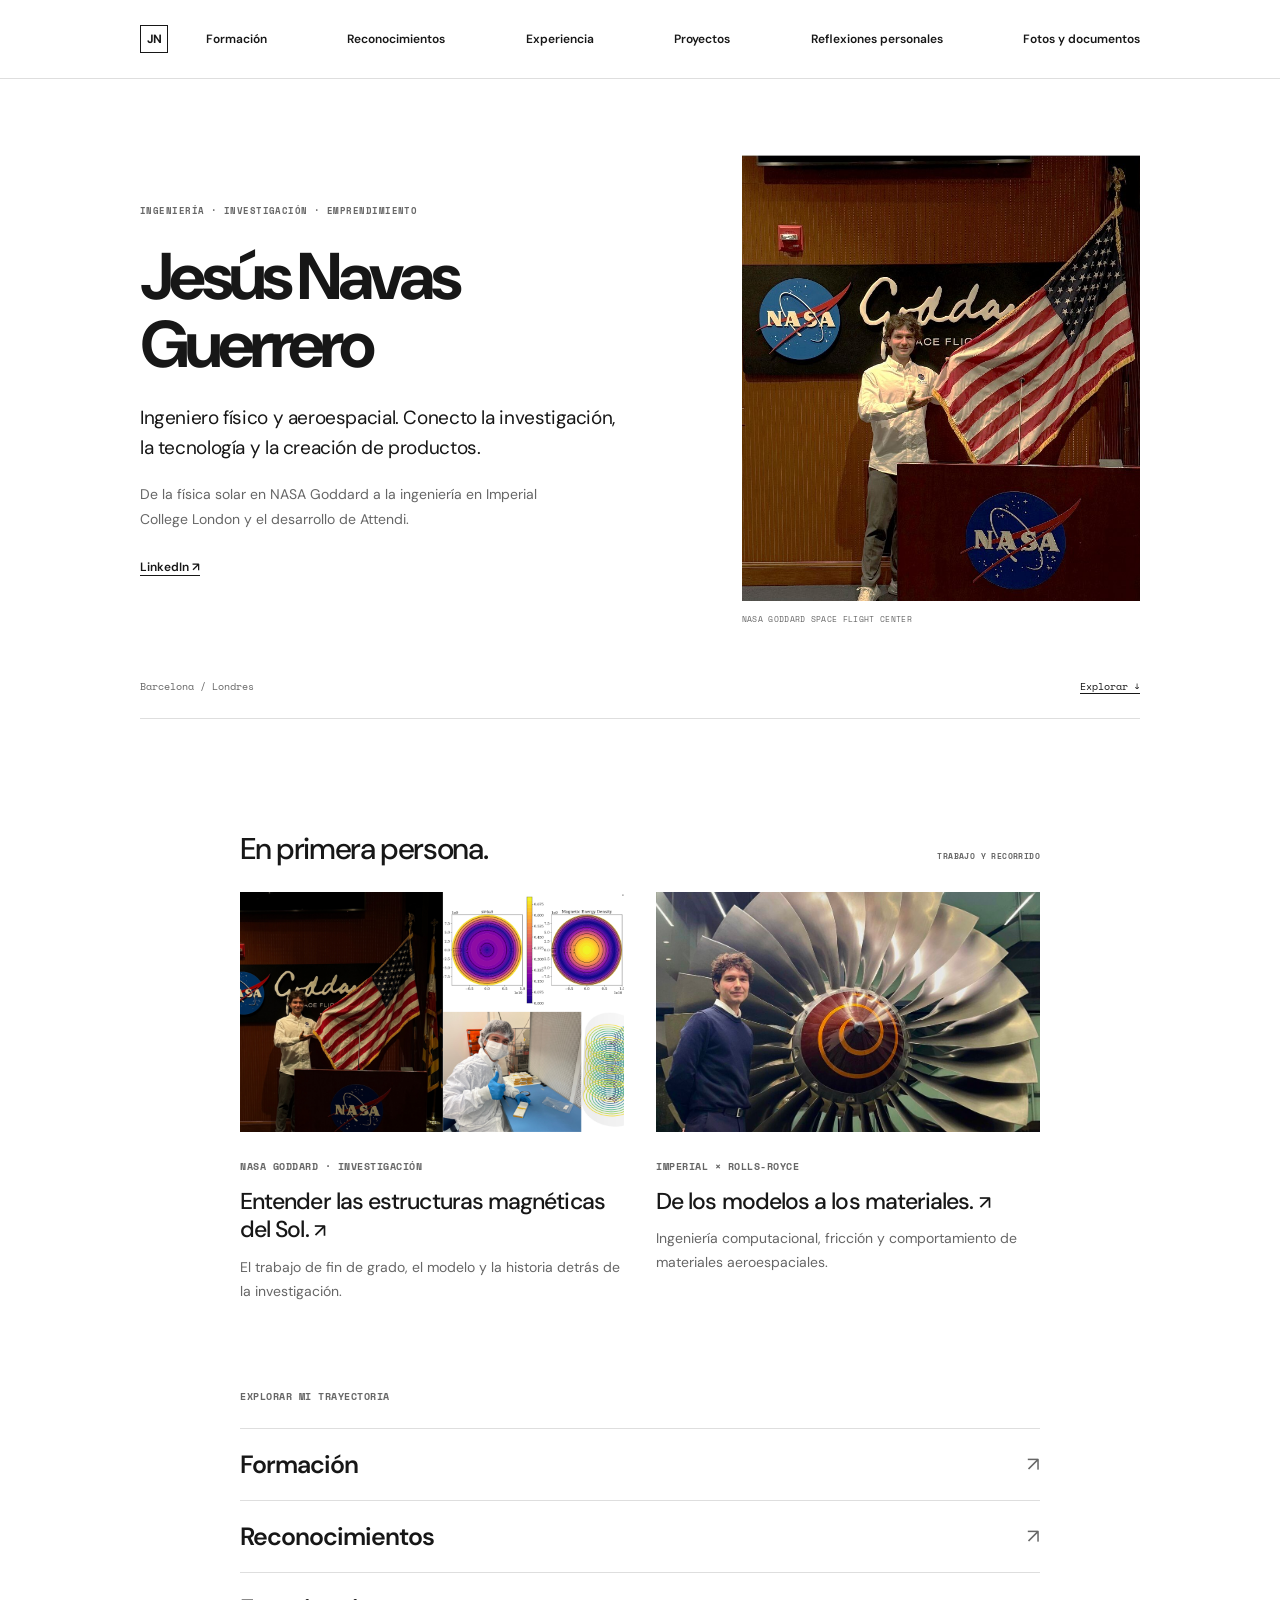
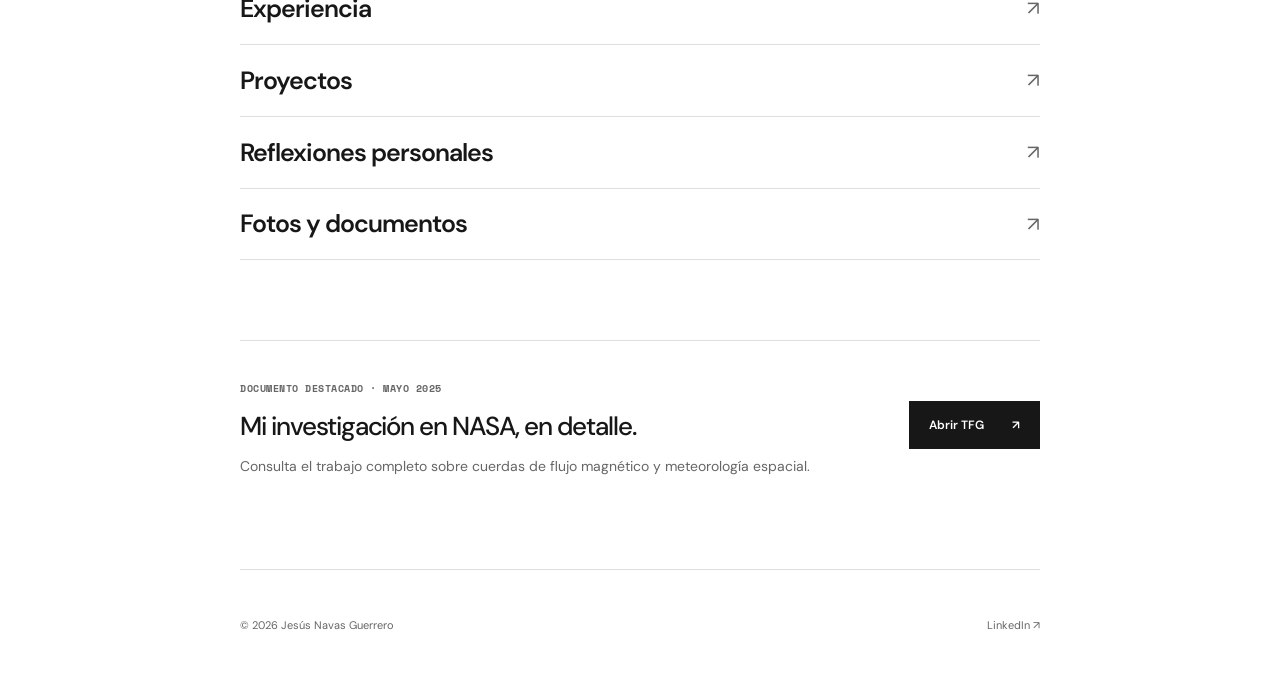
==== docs/index.html @ e1fe3e8e "Update portfolio and remove about section" ====
<!doctype html>
<html lang="es">
  <head>
    <meta charset="UTF-8" />
    <meta name="viewport" content="width=device-width, initial-scale=1" />
    <meta name="theme-color" content="#ffffff" />
    <meta name="description" content="Jesús Navas Guerrero. Ingeniería, investigación y emprendimiento: trayectoria, proyectos e ideas." />
    <title>Jesús Navas Guerrero</title>
    <link rel="icon" href="./favicon.svg" type="image/svg+xml" />
    <link rel="preconnect" href="https://fonts.googleapis.com" />
    <link rel="preconnect" href="https://fonts.gstatic.com" crossorigin />
    <link href="https://fonts.googleapis.com/css2?family=DM+Sans:wght@400;500;600;700&family=Space+Mono:wght@400;700&display=swap" rel="stylesheet" />
    <link rel="stylesheet" href="./portfolio.css?v=9" />
  </head>
  <body>
    <a class="skip-link" href="#contenido">Saltar al contenido</a>
    <header class="site-header">
      <div class="header-inner">
        <a class="brand" href="./" aria-label="Jesús Navas Guerrero, inicio">JN</a>
        <nav class="category-nav" aria-label="Categorías">
          <a href="./formacion/">Formación</a>
          <a href="./reconocimientos/">Reconocimientos</a>
          <a href="./experiencia/">Experiencia</a>
          <a href="./proyectos/">Proyectos</a>
          <a href="./reflexiones/">Reflexiones personales</a>
          <a href="./archivo/">Fotos y documentos</a></nav>
      </div>
    </header>

    <main id="contenido">
      <section class="home-hero" aria-labelledby="hero-title">
        <div class="hero-layout">
          <div class="hero-copy">
            <p class="eyebrow">INGENIERÍA · INVESTIGACIÓN · EMPRENDIMIENTO</p>
            <h1 id="hero-title">Jesús Navas<br />Guerrero</h1>
            <p class="home-intro">Ingeniero físico y aeroespacial. Conecto la investigación, la tecnología y la creación de productos.</p>
            <p class="hero-detail">De la física solar en NASA Goddard a la ingeniería en Imperial College London y el desarrollo de Attendi.</p>
            <div class="hero-actions"><a class="text-link" href="https://www.linkedin.com/in/jnavasg16/" target="_blank" rel="noopener noreferrer">LinkedIn <span aria-hidden="true">↗</span></a></div>
          </div>
          <figure class="hero-portrait"><img src="./assets/images/jesus-navas-goddard.jpg" alt="Jesús Navas Guerrero en NASA Goddard Space Flight Center" width="866" height="822" fetchpriority="high" /><figcaption>NASA GODDARD SPACE FLIGHT CENTER</figcaption></figure>
        </div>
        <div class="hero-bottom"><span>Barcelona / Londres</span><a href="#destacados">Explorar ↓</a></div>
      </section>
      <section class="home-highlights" id="destacados" aria-labelledby="destacados-title">
        <div class="section-heading"><h2 id="destacados-title">En primera persona.</h2><span class="eyebrow">TRABAJO Y RECORRIDO</span></div>
        <div class="feature-grid">
          <a class="feature-card" href="./proyectos/#investigacion"><img src="./assets/images/nasa-investigacion.jpg" alt="Fotografías en NASA Goddard y visualizaciones de modelos de cuerdas de flujo magnético" width="1280" height="720" loading="lazy" /><span class="eyebrow">NASA GODDARD · INVESTIGACIÓN</span><h3>Entender las estructuras magnéticas del Sol. <span aria-hidden="true">↗</span></h3><p>El trabajo de fin de grado, el modelo y la historia detrás de la investigación.</p></a>
          <a class="feature-card" href="./experiencia/#rolls-royce"><img class="imperial-photo" src="./assets/images/imperial-rolls-royce.jpg" alt="Jesús junto a un ventilador de Rolls-Royce en Imperial College London" width="987" height="1536" loading="lazy" /><span class="eyebrow">IMPERIAL × ROLLS-ROYCE</span><h3>De los modelos a los materiales. <span aria-hidden="true">↗</span></h3><p>Ingeniería computacional, fricción y comportamiento de materiales aeroespaciales.</p></a>
        </div>
      </section>
      <section class="home-index" aria-labelledby="explorar-title">
        <p class="section-label" id="explorar-title">EXPLORAR MI TRAYECTORIA</p>
        <a class="index-row" href="./formacion/"><span>Formación</span><span aria-hidden="true">↗</span></a><a class="index-row" href="./reconocimientos/"><span>Reconocimientos</span><span aria-hidden="true">↗</span></a><a class="index-row" href="./experiencia/"><span>Experiencia</span><span aria-hidden="true">↗</span></a><a class="index-row" href="./proyectos/"><span>Proyectos</span><span aria-hidden="true">↗</span></a><a class="index-row" href="./reflexiones/"><span>Reflexiones personales</span><span aria-hidden="true">↗</span></a><a class="index-row" href="./archivo/"><span>Fotos y documentos</span><span aria-hidden="true">↗</span></a>
      </section>
      <section class="home-document"><div><p class="eyebrow">DOCUMENTO DESTACADO · MAYO 2025</p><h2>Mi investigación en NASA, en detalle.</h2><p>Consulta el trabajo completo sobre cuerdas de flujo magnético y meteorología espacial.</p></div><a class="button-link" href="./assets/documents/jesus-navas-tfg-flux-ropes-2025.pdf" target="_blank" rel="noopener noreferrer">Abrir TFG <span aria-hidden="true">↗</span></a></section>
    </main>

    <footer class="site-footer"><div class="footer-inner"><span>© 2026 Jesús Navas Guerrero</span><a href="https://www.linkedin.com/in/jnavasg16/" target="_blank" rel="noopener noreferrer">LinkedIn ↗</a></div></footer>
  </body>
</html>
---- docs/portfolio.css ----
:root{--paper:#fff;--ink:#171717;--muted:#666;--line:#dedede;--sans:"DM Sans",Arial,sans-serif;--mono:"Space Mono",monospace}
*{box-sizing:border-box}
html{scroll-behavior:smooth}
body{margin:0;min-width:320px;background:var(--paper);color:var(--ink);font-family:var(--sans);-webkit-font-smoothing:antialiased}
a{color:inherit;text-decoration:none}
a:focus-visible{outline:2px solid var(--ink);outline-offset:5px}
.site-header{border-bottom:1px solid var(--line)}
.header-inner{width:min(100% - 48px,1000px);min-height:78px;margin:auto;display:flex;align-items:center;gap:38px}
.brand{width:28px;height:28px;flex:none;border:1px solid var(--ink);display:grid;place-items:center;font-size:12px;font-weight:700;letter-spacing:-.08em}
.category-nav{display:flex;flex:1;align-items:center;justify-content:space-between;gap:12px}
.category-nav a{padding:10px 0;white-space:nowrap;font-size:12px;font-weight:600}
.category-nav a:hover,.category-nav a[aria-current="page"]{text-decoration:underline;text-underline-offset:4px}
.home-hero{width:min(100% - 48px,800px);min-height:min(760px,calc(100svh - 78px));margin:auto;padding:36px 0 136px;display:flex;flex-direction:column}
.home-hero h1{max-width:720px;margin:0 0 38px;font-size:clamp(42px,6vw,68px);font-weight:700;line-height:1.03;letter-spacing:-.07em}
.home-intro{max-width:610px;margin:0;font-size:19px;line-height:1.55;letter-spacing:-.02em}
.hero-bottom{margin-top:auto;display:flex;align-items:end;justify-content:space-between;gap:20px;color:var(--muted);font:400 10px var(--mono)}
.hero-bottom a{color:var(--ink);text-decoration:underline;text-underline-offset:3px}
.hero-wave{height:95px;margin-top:-95px;pointer-events:none;overflow:hidden}
.hero-wave svg{display:block;width:max(1100px,100vw);height:95px;margin:auto;fill:none;stroke:#b8b8b8;stroke-width:.8}
.home-index{width:min(100% - 48px,800px);margin:110px auto 150px}
.section-label,.eyebrow,.item-meta,.quality-label,.page-next-label{color:var(--muted);font:700 10px/1.6 var(--mono);letter-spacing:.05em;text-transform:uppercase}
.section-label{margin:0 0 23px}
.index-row{min-height:72px;padding:16px 0;border-top:1px solid var(--line);display:grid;grid-template-columns:1fr auto;gap:16px;align-items:center}
.index-row:last-child{border-bottom:1px solid var(--line)}
.index-row span:first-child{font-size:clamp(20px,2.4vw,25px);font-weight:600;letter-spacing:-.04em}
.index-row span:last-child{color:var(--muted);font-size:20px;transition:transform .2s}
.index-row:hover span:last-child{transform:translate(3px,-3px)}
.page-main{width:min(100% - 48px,800px);min-height:calc(100svh - 190px);margin:auto;padding:72px 0 130px}
.page-intro{padding-bottom:77px}
.page-intro .eyebrow{margin:0 0 19px}
.page-title,.page-title.long,.page-title.long.recognition-title{margin:0;font-size:clamp(42px,6vw,62px);font-weight:700;line-height:1.08;letter-spacing:-.065em}
.page-title em{font-style:normal}
.page-deck{max-width:560px;margin:24px 0 0;color:#383838;font-size:17px;line-height:1.6}
.quality-grid{display:grid;grid-template-columns:repeat(3,1fr);gap:24px}
.quality{border-top:1px solid var(--line);padding-top:18px}
.quality p{margin:13px 0 0;font-size:14px;line-height:1.6}
.editorial-list{border-top:1px solid var(--line)}
.editorial-item{display:grid;grid-template-columns:160px 1fr;gap:28px;border-bottom:1px solid var(--line);padding:30px 0 34px}
.item-meta{line-height:1.6;padding-top:5px}
.item-content h2{margin:0 0 10px;font-size:clamp(21px,2.6vw,29px);font-weight:600;line-height:1.25;letter-spacing:-.045em}
.item-content .organization{margin:0 0 10px;font-size:14px;font-weight:600}
.item-content p:not(.organization){max-width:540px;margin:0;color:#4d4d4d;font-size:14px;line-height:1.7}
.page-note{max-width:550px;margin:20px 0 0 auto;color:var(--muted);font-size:13px;line-height:1.6}
.essay{border-top:1px solid var(--line);padding-top:33px}
.essay h2{max-width:690px;margin:16px 0 26px;font-size:clamp(25px,3vw,34px);font-weight:500;line-height:1.3;letter-spacing:-.045em}
.essay p:not(.eyebrow){max-width:660px;margin:0 0 18px;color:#444;font-size:15px;line-height:1.8}
.page-next{margin-top:100px;padding-top:24px;border-top:1px solid var(--line)}
.page-next-label{display:block;margin-bottom:12px}
.page-next a{font-size:23px;letter-spacing:-.04em}
.page-next a:hover{text-decoration:underline;text-underline-offset:5px}
.page-next a span{margin-left:8px;font-size:19px}
.site-footer{width:min(100% - 48px,800px);margin:auto;border-top:1px solid var(--line)}
.footer-inner{min-height:110px;display:flex;align-items:center;justify-content:space-between;flex-wrap:wrap;gap:14px;color:var(--muted);font-size:11px}
.footer-inner a:hover{color:var(--ink);text-decoration:underline;text-underline-offset:3px}
@media(max-width:760px){.header-inner{display:block;padding:20px 0 14px}.brand{margin-bottom:17px}.category-nav{display:grid;grid-template-columns:repeat(3,minmax(0,1fr));gap:0 12px}.category-nav a{white-space:normal;padding:9px 0;font-size:11px;line-height:1.3}.home-hero{min-height:min(720px,calc(100svh - 145px));padding-top:43px;padding-bottom:118px}.home-hero h1{margin-bottom:29px;font-size:clamp(41px,10.5vw,60px)}.home-intro{font-size:16px}.hero-wave{height:70px;margin-top:-70px}.hero-wave svg{height:70px}.home-index{margin-top:80px;margin-bottom:95px}.page-main{padding-top:55px;padding-bottom:85px}.page-intro{padding-bottom:60px}.page-deck{font-size:16px}.editorial-item{grid-template-columns:1fr;gap:12px;padding:25px 0 29px}.item-meta{padding-top:0}.quality-grid{grid-template-columns:1fr;gap:25px}.page-next{margin-top:75px}.footer-inner{padding:25px 0;min-height:0}}
@media(max-width:760px){.page-title.long.recognition-title{font-size:clamp(32px,10.2vw,62px)}}
@media(prefers-reduced-motion:reduce){html{scroll-behavior:auto}.index-row span:last-child{transition:none}}

/* Photographs, publications and document archive. */
img{max-width:100%;height:auto}
figure{margin:0}
.skip-link{position:absolute;top:10px;left:20px;z-index:10;padding:12px 18px;background:var(--ink);color:white;transform:translateY(-160%)}
.skip-link:focus{transform:translateY(0)}
.home-hero{width:min(100% - 48px,1000px);min-height:0;padding:76px 0 32px}
.hero-layout{display:grid;grid-template-columns:1.35fr 1fr;gap:64px;align-items:center}
.hero-copy .eyebrow{margin:0 0 25px;font-size:9px}
.home-hero h1{font-size:clamp(42px,5.6vw,66px);margin-bottom:24px}
.home-intro{font-size:19px;max-width:490px}
.hero-detail{max-width:430px;color:var(--muted);font-size:14px;line-height:1.75;margin:20px 0 0}
.hero-actions,.action-row{display:flex;gap:20px;align-items:center;flex-wrap:wrap;margin-top:26px}
.button-link{display:inline-flex;align-items:center;justify-content:space-between;gap:28px;padding:14px 19px;border:1px solid var(--ink);background:var(--ink);color:#fff;font-size:12px;font-weight:600;line-height:1.5}
.button-link:hover{background:#3c3c3c}
.text-link{display:inline-block;font-size:12px;font-weight:600;line-height:1.7;text-decoration:underline;text-underline-offset:4px}
.text-link:hover{color:#555}
.hero-portrait img{display:block;width:100%;aspect-ratio:1/1.12;object-fit:cover;object-position:45% center}
.hero-portrait figcaption{margin-top:12px;font:400 8px/1.7 var(--mono);color:var(--muted);letter-spacing:.04em}
.hero-bottom{margin-top:52px;border-bottom:1px solid var(--line);padding-bottom:24px}
.home-highlights,.home-document{width:min(100% - 48px,800px);margin:80px auto}
.section-heading{display:flex;align-items:baseline;justify-content:space-between;gap:20px;margin-bottom:25px}
.section-heading h2{margin:0;font-size:30px;line-height:1.2;letter-spacing:-.045em;font-weight:500}
.section-heading .eyebrow{font-size:8px}
.feature-grid{display:grid;grid-template-columns:1fr 1fr;gap:32px}
.feature-card{display:block}
.feature-card>img{display:block;width:100%;height:240px;object-fit:cover;margin-bottom:22px}
.feature-card>img.imperial-photo{object-position:center 52%}
.feature-card h3{font-size:23px;line-height:1.25;font-weight:500;letter-spacing:-.04em;margin:12px 0}
.feature-card h3 span{font-size:19px}
.feature-card p{font-size:14px;line-height:1.7;color:var(--muted);margin:0}
.feature-card:hover h3{text-decoration:underline;text-underline-offset:4px}
.home-index{margin-top:85px;margin-bottom:75px}
.home-document{border-top:1px solid var(--line);padding-top:30px;margin-bottom:90px;display:flex;gap:30px;align-items:center}
.home-document>div{flex:1}
.home-document h2{font-size:26px;font-weight:500;letter-spacing:-.04em;margin:12px 0}
.home-document p:not(.eyebrow){color:var(--muted);font-size:14px;line-height:1.7;margin:0}
.home-document .button-link{flex-shrink:0}
.personal-note{border-top:1px solid var(--line);margin-top:65px;padding-top:25px}
.personal-note h2{font-size:25px;font-weight:500;letter-spacing:-.04em}
.personal-note p:not(.eyebrow){max-width:570px;font-size:15px;color:#444;line-height:1.8}
.item-content .text-link{margin-top:15px}
.item-content p.item-detail{margin-top:14px}
.editorial-photo{margin-top:55px}
.editorial-photo>img{display:block;max-height:650px;width:100%;object-fit:contain;background:#f5f5f3}
figcaption{margin-top:13px;color:var(--muted);font-size:11px;line-height:1.8}
figcaption .text-link{font-size:11px}
.research-feature{margin-bottom:55px}
.research-feature h2{font-size:35px;font-weight:500;letter-spacing:-.05em;margin:12px 0 24px}
.wide-image{width:100%;display:block;height:auto;margin-bottom:26px}
.research-feature>p:not(.eyebrow){font-size:15px;line-height:1.8;color:#444;max-width:680px}
.research-feature>p.research-title{font-style:italic;font-size:14px;color:var(--muted)}
.subsequent-essay{margin-top:45px}
.document-list{border-top:1px solid var(--line)}
.document-card{display:grid;grid-template-columns:100px 1fr;gap:30px;padding:32px 0;border-bottom:1px solid var(--line)}
.document-type{font:400 11px/2 var(--mono);color:var(--muted)}
.document-card h2{font-size:26px;letter-spacing:-.04em;font-weight:500;margin:0 0 14px}
.document-card p{font-size:14px;line-height:1.7;color:#444;margin:0 0 12px}
.document-card p.document-meta{color:var(--muted);font-size:11px}
.document-card .action-row{margin-top:20px}
.photo-archive{margin-top:75px}
.photo-grid{display:grid;grid-template-columns:1fr 1fr;gap:35px}
.photo-grid img{width:100%;height:380px;object-fit:cover;display:block}
.photo-grid .photo-wide{grid-column:1/-1}
.photo-grid .photo-wide img{height:auto}
[id]{scroll-margin-top:30px}
@media(max-width:900px){.hero-layout{gap:35px}.header-inner{gap:25px}.category-nav a{font-size:11px}}
@media(max-width:760px){
 .category-nav{grid-template-columns:repeat(3,minmax(0,1fr))}
 .home-hero{padding-top:40px;padding-bottom:0}
 .hero-layout{grid-template-columns:1fr;gap:32px}
 .hero-copy .eyebrow{font-size:8px;line-height:1.8}
 .home-hero h1{font-size:clamp(43px,11vw,66px)}
 .home-intro{font-size:17px}
 .hero-portrait{max-width:450px}
 .hero-portrait img{aspect-ratio:1.1/1}
 .hero-bottom{margin-top:30px}
 .home-highlights,.home-document{margin-top:55px;margin-bottom:55px}
 .section-heading{display:block}
 .section-heading .eyebrow{display:block;margin-top:12px}
 .feature-grid{grid-template-columns:1fr;gap:38px}
 .feature-card>img{height:auto;aspect-ratio:16/10}
 .feature-card>img.imperial-photo{aspect-ratio:4/3;object-position:center 48%}
 .home-document{display:block}
 .home-document .button-link{margin-top:25px}
 .document-card{grid-template-columns:1fr;gap:15px}
 .document-type br{display:none}
 .document-type{word-spacing:6px}
 .photo-grid{grid-template-columns:1fr}
 .photo-grid img{height:auto;max-height:580px;object-fit:contain}
 .photo-grid .photo-wide{grid-column:auto}
 .page-title{overflow-wrap:anywhere}
}
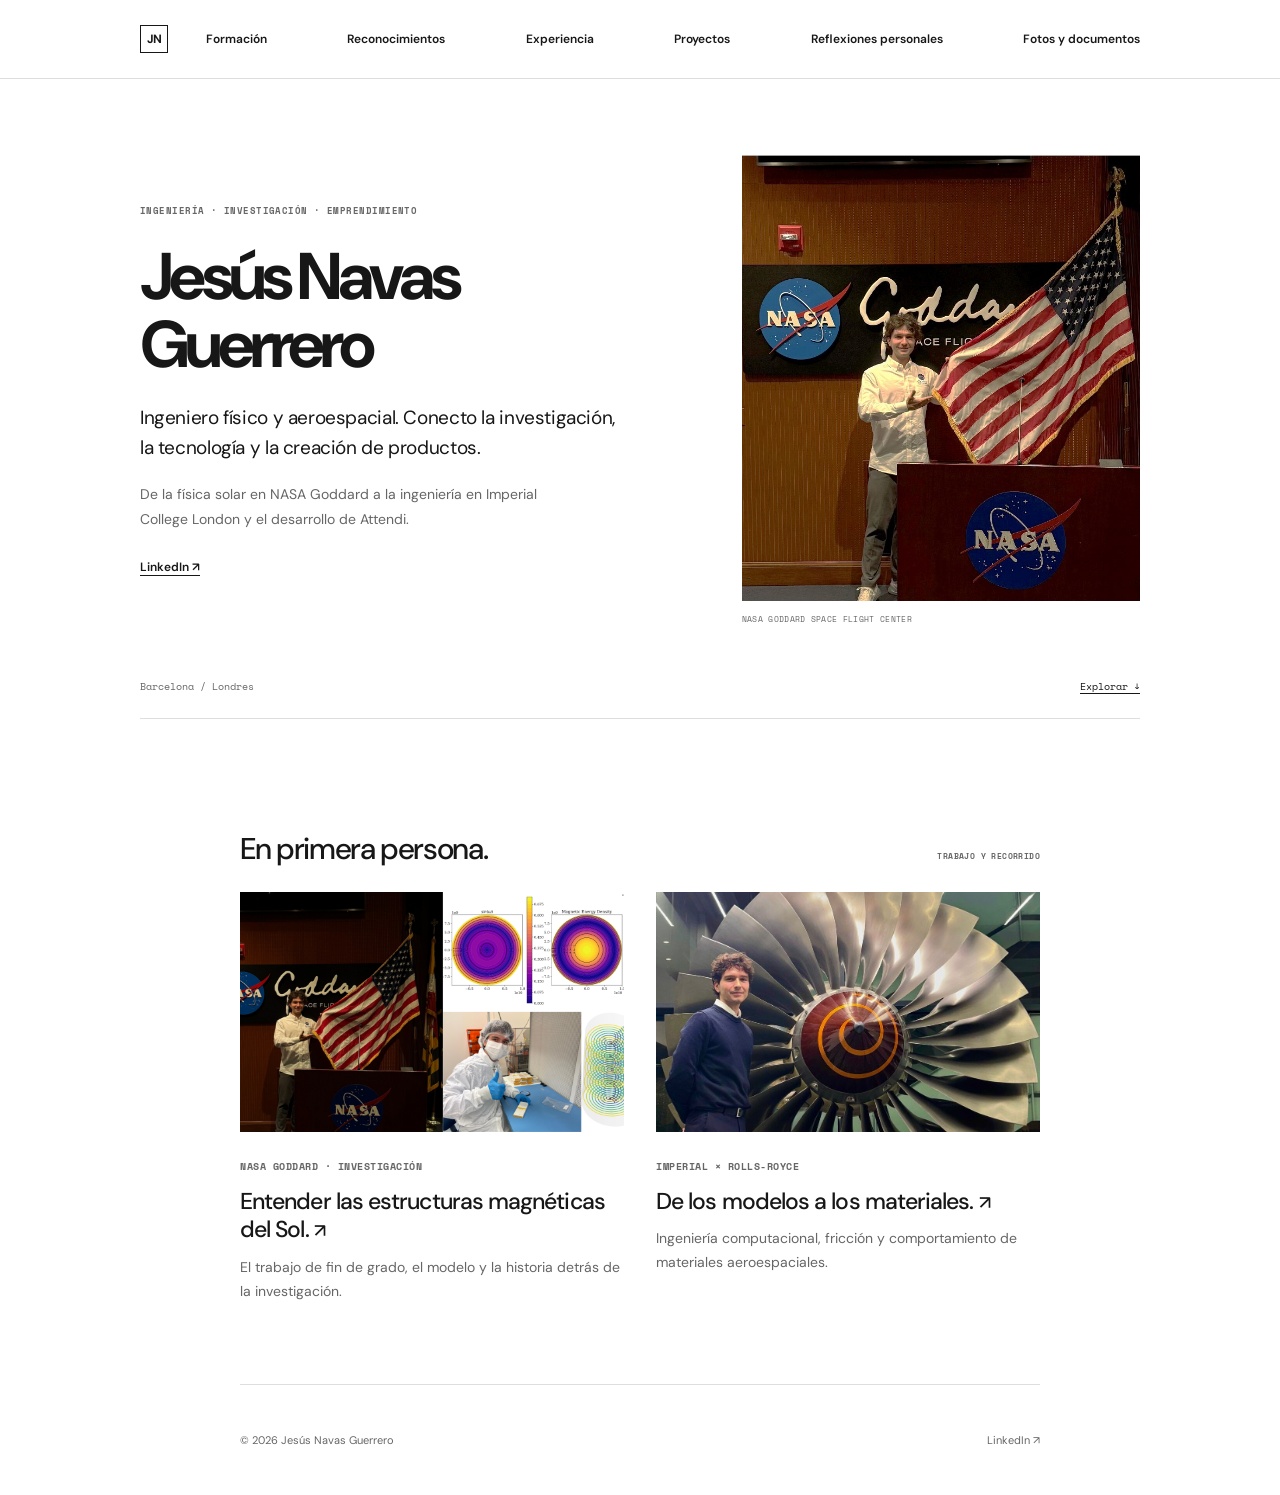
==== commit d08fffc7: "Remove generic homepage sections" ====
--- a/docs/index.html
+++ b/docs/index.html
@@ -10,7 +10,7 @@
     <link rel="preconnect" href="https://fonts.googleapis.com" />
     <link rel="preconnect" href="https://fonts.gstatic.com" crossorigin />
     <link href="https://fonts.googleapis.com/css2?family=DM+Sans:wght@400;500;600;700&family=Space+Mono:wght@400;700&display=swap" rel="stylesheet" />
-    <link rel="stylesheet" href="./portfolio.css?v=9" />
+    <link rel="stylesheet" href="./portfolio.css?v=10" />
   </head>
   <body>
     <a class="skip-link" href="#contenido">Saltar al contenido</a>
@@ -48,11 +48,6 @@
           <a class="feature-card" href="./experiencia/#rolls-royce"><img class="imperial-photo" src="./assets/images/imperial-rolls-royce.jpg" alt="Jesús junto a un ventilador de Rolls-Royce en Imperial College London" width="987" height="1536" loading="lazy" /><span class="eyebrow">IMPERIAL × ROLLS-ROYCE</span><h3>De los modelos a los materiales. <span aria-hidden="true">↗</span></h3><p>Ingeniería computacional, fricción y comportamiento de materiales aeroespaciales.</p></a>
         </div>
       </section>
-      <section class="home-index" aria-labelledby="explorar-title">
-        <p class="section-label" id="explorar-title">EXPLORAR MI TRAYECTORIA</p>
-        <a class="index-row" href="./formacion/"><span>Formación</span><span aria-hidden="true">↗</span></a><a class="index-row" href="./reconocimientos/"><span>Reconocimientos</span><span aria-hidden="true">↗</span></a><a class="index-row" href="./experiencia/"><span>Experiencia</span><span aria-hidden="true">↗</span></a><a class="index-row" href="./proyectos/"><span>Proyectos</span><span aria-hidden="true">↗</span></a><a class="index-row" href="./reflexiones/"><span>Reflexiones personales</span><span aria-hidden="true">↗</span></a><a class="index-row" href="./archivo/"><span>Fotos y documentos</span><span aria-hidden="true">↗</span></a>
-      </section>
-      <section class="home-document"><div><p class="eyebrow">DOCUMENTO DESTACADO · MAYO 2025</p><h2>Mi investigación en NASA, en detalle.</h2><p>Consulta el trabajo completo sobre cuerdas de flujo magnético y meteorología espacial.</p></div><a class="button-link" href="./assets/documents/jesus-navas-tfg-flux-ropes-2025.pdf" target="_blank" rel="noopener noreferrer">Abrir TFG <span aria-hidden="true">↗</span></a></section>
     </main>
 
     <footer class="site-footer"><div class="footer-inner"><span>© 2026 Jesús Navas Guerrero</span><a href="https://www.linkedin.com/in/jnavasg16/" target="_blank" rel="noopener noreferrer">LinkedIn ↗</a></div></footer>
--- a/docs/portfolio.css
+++ b/docs/portfolio.css
@@ -17,14 +17,7 @@
 .hero-bottom a{color:var(--ink);text-decoration:underline;text-underline-offset:3px}
 .hero-wave{height:95px;margin-top:-95px;pointer-events:none;overflow:hidden}
 .hero-wave svg{display:block;width:max(1100px,100vw);height:95px;margin:auto;fill:none;stroke:#b8b8b8;stroke-width:.8}
-.home-index{width:min(100% - 48px,800px);margin:110px auto 150px}
-.section-label,.eyebrow,.item-meta,.quality-label,.page-next-label{color:var(--muted);font:700 10px/1.6 var(--mono);letter-spacing:.05em;text-transform:uppercase}
-.section-label{margin:0 0 23px}
-.index-row{min-height:72px;padding:16px 0;border-top:1px solid var(--line);display:grid;grid-template-columns:1fr auto;gap:16px;align-items:center}
-.index-row:last-child{border-bottom:1px solid var(--line)}
-.index-row span:first-child{font-size:clamp(20px,2.4vw,25px);font-weight:600;letter-spacing:-.04em}
-.index-row span:last-child{color:var(--muted);font-size:20px;transition:transform .2s}
-.index-row:hover span:last-child{transform:translate(3px,-3px)}
+.eyebrow,.item-meta,.quality-label,.page-next-label{color:var(--muted);font:700 10px/1.6 var(--mono);letter-spacing:.05em;text-transform:uppercase}
 .page-main{width:min(100% - 48px,800px);min-height:calc(100svh - 190px);margin:auto;padding:72px 0 130px}
 .page-intro{padding-bottom:77px}
 .page-intro .eyebrow{margin:0 0 19px}
@@ -52,9 +45,9 @@
 .site-footer{width:min(100% - 48px,800px);margin:auto;border-top:1px solid var(--line)}
 .footer-inner{min-height:110px;display:flex;align-items:center;justify-content:space-between;flex-wrap:wrap;gap:14px;color:var(--muted);font-size:11px}
 .footer-inner a:hover{color:var(--ink);text-decoration:underline;text-underline-offset:3px}
-@media(max-width:760px){.header-inner{display:block;padding:20px 0 14px}.brand{margin-bottom:17px}.category-nav{display:grid;grid-template-columns:repeat(3,minmax(0,1fr));gap:0 12px}.category-nav a{white-space:normal;padding:9px 0;font-size:11px;line-height:1.3}.home-hero{min-height:min(720px,calc(100svh - 145px));padding-top:43px;padding-bottom:118px}.home-hero h1{margin-bottom:29px;font-size:clamp(41px,10.5vw,60px)}.home-intro{font-size:16px}.hero-wave{height:70px;margin-top:-70px}.hero-wave svg{height:70px}.home-index{margin-top:80px;margin-bottom:95px}.page-main{padding-top:55px;padding-bottom:85px}.page-intro{padding-bottom:60px}.page-deck{font-size:16px}.editorial-item{grid-template-columns:1fr;gap:12px;padding:25px 0 29px}.item-meta{padding-top:0}.quality-grid{grid-template-columns:1fr;gap:25px}.page-next{margin-top:75px}.footer-inner{padding:25px 0;min-height:0}}
+@media(max-width:760px){.header-inner{display:block;padding:20px 0 14px}.brand{margin-bottom:17px}.category-nav{display:grid;grid-template-columns:repeat(3,minmax(0,1fr));gap:0 12px}.category-nav a{white-space:normal;padding:9px 0;font-size:11px;line-height:1.3}.home-hero{min-height:min(720px,calc(100svh - 145px));padding-top:43px;padding-bottom:118px}.home-hero h1{margin-bottom:29px;font-size:clamp(41px,10.5vw,60px)}.home-intro{font-size:16px}.hero-wave{height:70px;margin-top:-70px}.hero-wave svg{height:70px}.page-main{padding-top:55px;padding-bottom:85px}.page-intro{padding-bottom:60px}.page-deck{font-size:16px}.editorial-item{grid-template-columns:1fr;gap:12px;padding:25px 0 29px}.item-meta{padding-top:0}.quality-grid{grid-template-columns:1fr;gap:25px}.page-next{margin-top:75px}.footer-inner{padding:25px 0;min-height:0}}
 @media(max-width:760px){.page-title.long.recognition-title{font-size:clamp(32px,10.2vw,62px)}}
-@media(prefers-reduced-motion:reduce){html{scroll-behavior:auto}.index-row span:last-child{transition:none}}
+@media(prefers-reduced-motion:reduce){html{scroll-behavior:auto}}
 
 /* Photographs, publications and document archive. */
 img{max-width:100%;height:auto}
@@ -75,7 +68,7 @@
 .hero-portrait img{display:block;width:100%;aspect-ratio:1/1.12;object-fit:cover;object-position:45% center}
 .hero-portrait figcaption{margin-top:12px;font:400 8px/1.7 var(--mono);color:var(--muted);letter-spacing:.04em}
 .hero-bottom{margin-top:52px;border-bottom:1px solid var(--line);padding-bottom:24px}
-.home-highlights,.home-document{width:min(100% - 48px,800px);margin:80px auto}
+.home-highlights{width:min(100% - 48px,800px);margin:80px auto}
 .section-heading{display:flex;align-items:baseline;justify-content:space-between;gap:20px;margin-bottom:25px}
 .section-heading h2{margin:0;font-size:30px;line-height:1.2;letter-spacing:-.045em;font-weight:500}
 .section-heading .eyebrow{font-size:8px}
@@ -87,12 +80,6 @@
 .feature-card h3 span{font-size:19px}
 .feature-card p{font-size:14px;line-height:1.7;color:var(--muted);margin:0}
 .feature-card:hover h3{text-decoration:underline;text-underline-offset:4px}
-.home-index{margin-top:85px;margin-bottom:75px}
-.home-document{border-top:1px solid var(--line);padding-top:30px;margin-bottom:90px;display:flex;gap:30px;align-items:center}
-.home-document>div{flex:1}
-.home-document h2{font-size:26px;font-weight:500;letter-spacing:-.04em;margin:12px 0}
-.home-document p:not(.eyebrow){color:var(--muted);font-size:14px;line-height:1.7;margin:0}
-.home-document .button-link{flex-shrink:0}
 .personal-note{border-top:1px solid var(--line);margin-top:65px;padding-top:25px}
 .personal-note h2{font-size:25px;font-weight:500;letter-spacing:-.04em}
 .personal-note p:not(.eyebrow){max-width:570px;font-size:15px;color:#444;line-height:1.8}
@@ -132,14 +119,12 @@
  .hero-portrait{max-width:450px}
  .hero-portrait img{aspect-ratio:1.1/1}
  .hero-bottom{margin-top:30px}
- .home-highlights,.home-document{margin-top:55px;margin-bottom:55px}
+ .home-highlights{margin-top:55px;margin-bottom:55px}
  .section-heading{display:block}
  .section-heading .eyebrow{display:block;margin-top:12px}
  .feature-grid{grid-template-columns:1fr;gap:38px}
  .feature-card>img{height:auto;aspect-ratio:16/10}
  .feature-card>img.imperial-photo{aspect-ratio:4/3;object-position:center 48%}
- .home-document{display:block}
- .home-document .button-link{margin-top:25px}
  .document-card{grid-template-columns:1fr;gap:15px}
  .document-type br{display:none}
  .document-type{word-spacing:6px}
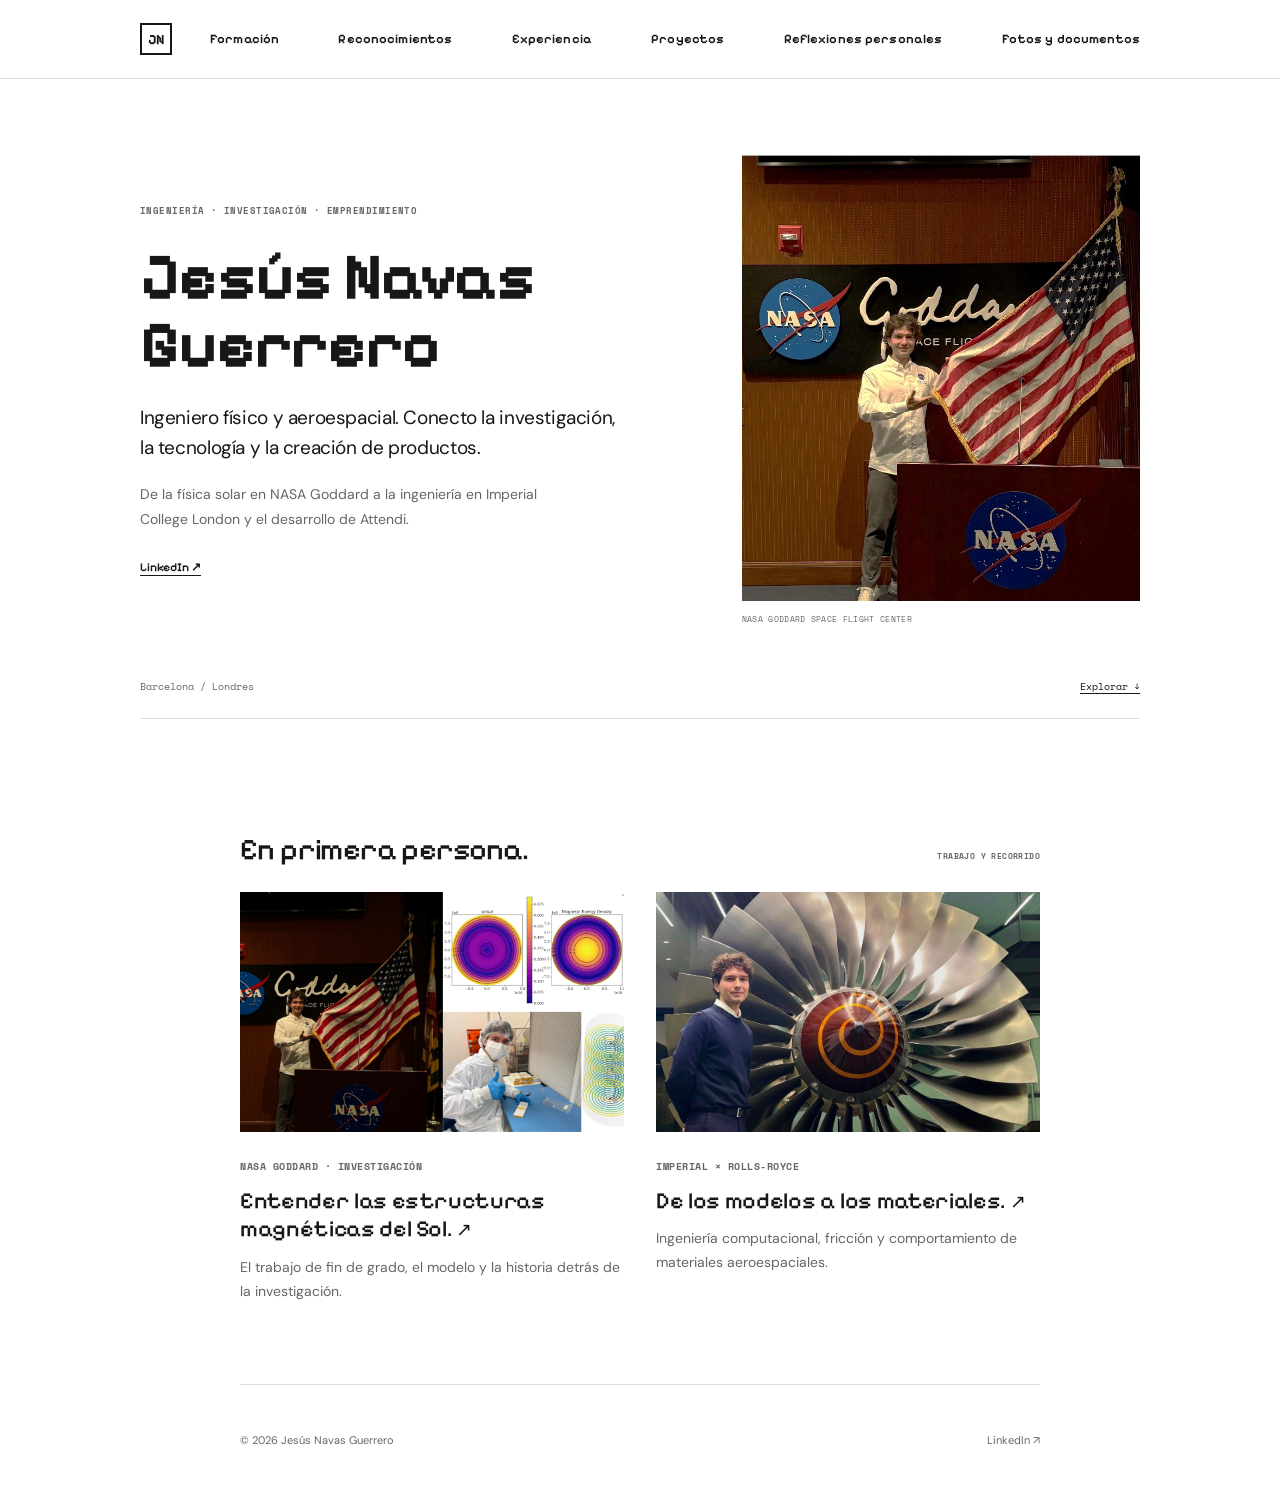
==== commit 5ba64aa6: "Add subtle pixel arcade styling" ====
--- a/docs/index.html
+++ b/docs/index.html
@@ -9,8 +9,8 @@
     <link rel="icon" href="./favicon.svg" type="image/svg+xml" />
     <link rel="preconnect" href="https://fonts.googleapis.com" />
     <link rel="preconnect" href="https://fonts.gstatic.com" crossorigin />
-    <link href="https://fonts.googleapis.com/css2?family=DM+Sans:wght@400;500;600;700&family=Space+Mono:wght@400;700&display=swap" rel="stylesheet" />
-    <link rel="stylesheet" href="./portfolio.css?v=10" />
+    <link href="https://fonts.googleapis.com/css2?family=DM+Sans:wght@400;500;600;700&family=Pixelify+Sans:wght@400;500;600;700&family=Space+Mono:wght@400;700&display=swap" rel="stylesheet" />
+    <link rel="stylesheet" href="./portfolio.css?v=11" />
   </head>
   <body>
     <a class="skip-link" href="#contenido">Saltar al contenido</a>
--- a/docs/portfolio.css
+++ b/docs/portfolio.css
@@ -1,17 +1,18 @@
-:root{--paper:#fff;--ink:#171717;--muted:#666;--line:#dedede;--sans:"DM Sans",Arial,sans-serif;--mono:"Space Mono",monospace}
+:root{--paper:#fff;--ink:#171717;--muted:#666;--line:#dedede;--sans:"DM Sans",Arial,sans-serif;--pixel:"Pixelify Sans",monospace;--mono:"Space Mono",monospace}
 *{box-sizing:border-box}
 html{scroll-behavior:smooth}
 body{margin:0;min-width:320px;background:var(--paper);color:var(--ink);font-family:var(--sans);-webkit-font-smoothing:antialiased}
 a{color:inherit;text-decoration:none}
+h1,h2,h3,.brand,.category-nav a,.button-link,.text-link,.page-next a{font-family:var(--pixel)}
 a:focus-visible{outline:2px solid var(--ink);outline-offset:5px}
 .site-header{border-bottom:1px solid var(--line)}
 .header-inner{width:min(100% - 48px,1000px);min-height:78px;margin:auto;display:flex;align-items:center;gap:38px}
-.brand{width:28px;height:28px;flex:none;border:1px solid var(--ink);display:grid;place-items:center;font-size:12px;font-weight:700;letter-spacing:-.08em}
+.brand{width:32px;height:32px;flex:none;border:2px solid var(--ink);display:grid;place-items:center;font-size:14px;font-weight:700;letter-spacing:0}
 .category-nav{display:flex;flex:1;align-items:center;justify-content:space-between;gap:12px}
-.category-nav a{padding:10px 0;white-space:nowrap;font-size:12px;font-weight:600}
+.category-nav a{padding:10px 0;white-space:nowrap;font-size:13px;font-weight:600;letter-spacing:.01em}
 .category-nav a:hover,.category-nav a[aria-current="page"]{text-decoration:underline;text-underline-offset:4px}
 .home-hero{width:min(100% - 48px,800px);min-height:min(760px,calc(100svh - 78px));margin:auto;padding:36px 0 136px;display:flex;flex-direction:column}
-.home-hero h1{max-width:720px;margin:0 0 38px;font-size:clamp(42px,6vw,68px);font-weight:700;line-height:1.03;letter-spacing:-.07em}
+.home-hero h1{max-width:720px;margin:0 0 38px;font-size:clamp(42px,6vw,68px);font-weight:700;line-height:1.03;letter-spacing:-.025em}
 .home-intro{max-width:610px;margin:0;font-size:19px;line-height:1.55;letter-spacing:-.02em}
 .hero-bottom{margin-top:auto;display:flex;align-items:end;justify-content:space-between;gap:20px;color:var(--muted);font:400 10px var(--mono)}
 .hero-bottom a{color:var(--ink);text-decoration:underline;text-underline-offset:3px}
@@ -21,7 +22,7 @@
 .page-main{width:min(100% - 48px,800px);min-height:calc(100svh - 190px);margin:auto;padding:72px 0 130px}
 .page-intro{padding-bottom:77px}
 .page-intro .eyebrow{margin:0 0 19px}
-.page-title,.page-title.long,.page-title.long.recognition-title{margin:0;font-size:clamp(42px,6vw,62px);font-weight:700;line-height:1.08;letter-spacing:-.065em}
+.page-title,.page-title.long,.page-title.long.recognition-title{margin:0;font-size:clamp(42px,6vw,62px);font-weight:700;line-height:1.08;letter-spacing:-.025em}
 .page-title em{font-style:normal}
 .page-deck{max-width:560px;margin:24px 0 0;color:#383838;font-size:17px;line-height:1.6}
 .quality-grid{display:grid;grid-template-columns:repeat(3,1fr);gap:24px}
@@ -30,12 +31,12 @@
 .editorial-list{border-top:1px solid var(--line)}
 .editorial-item{display:grid;grid-template-columns:160px 1fr;gap:28px;border-bottom:1px solid var(--line);padding:30px 0 34px}
 .item-meta{line-height:1.6;padding-top:5px}
-.item-content h2{margin:0 0 10px;font-size:clamp(21px,2.6vw,29px);font-weight:600;line-height:1.25;letter-spacing:-.045em}
+.item-content h2{margin:0 0 10px;font-size:clamp(21px,2.6vw,29px);font-weight:600;line-height:1.25;letter-spacing:-.02em}
 .item-content .organization{margin:0 0 10px;font-size:14px;font-weight:600}
 .item-content p:not(.organization){max-width:540px;margin:0;color:#4d4d4d;font-size:14px;line-height:1.7}
 .page-note{max-width:550px;margin:20px 0 0 auto;color:var(--muted);font-size:13px;line-height:1.6}
 .essay{border-top:1px solid var(--line);padding-top:33px}
-.essay h2{max-width:690px;margin:16px 0 26px;font-size:clamp(25px,3vw,34px);font-weight:500;line-height:1.3;letter-spacing:-.045em}
+.essay h2{max-width:690px;margin:16px 0 26px;font-size:clamp(25px,3vw,34px);font-weight:500;line-height:1.3;letter-spacing:-.02em}
 .essay p:not(.eyebrow){max-width:660px;margin:0 0 18px;color:#444;font-size:15px;line-height:1.8}
 .page-next{margin-top:100px;padding-top:24px;border-top:1px solid var(--line)}
 .page-next-label{display:block;margin-bottom:12px}
@@ -45,9 +46,9 @@
 .site-footer{width:min(100% - 48px,800px);margin:auto;border-top:1px solid var(--line)}
 .footer-inner{min-height:110px;display:flex;align-items:center;justify-content:space-between;flex-wrap:wrap;gap:14px;color:var(--muted);font-size:11px}
 .footer-inner a:hover{color:var(--ink);text-decoration:underline;text-underline-offset:3px}
-@media(max-width:760px){.header-inner{display:block;padding:20px 0 14px}.brand{margin-bottom:17px}.category-nav{display:grid;grid-template-columns:repeat(3,minmax(0,1fr));gap:0 12px}.category-nav a{white-space:normal;padding:9px 0;font-size:11px;line-height:1.3}.home-hero{min-height:min(720px,calc(100svh - 145px));padding-top:43px;padding-bottom:118px}.home-hero h1{margin-bottom:29px;font-size:clamp(41px,10.5vw,60px)}.home-intro{font-size:16px}.hero-wave{height:70px;margin-top:-70px}.hero-wave svg{height:70px}.page-main{padding-top:55px;padding-bottom:85px}.page-intro{padding-bottom:60px}.page-deck{font-size:16px}.editorial-item{grid-template-columns:1fr;gap:12px;padding:25px 0 29px}.item-meta{padding-top:0}.quality-grid{grid-template-columns:1fr;gap:25px}.page-next{margin-top:75px}.footer-inner{padding:25px 0;min-height:0}}
+@media(max-width:760px){.header-inner{display:block;padding:20px 0 14px}.brand{margin-bottom:17px}.category-nav{display:grid;grid-template-columns:repeat(3,minmax(0,1fr));gap:0 12px}.category-nav a{white-space:normal;padding:9px 0;font-size:12px;line-height:1.3}.home-hero{min-height:min(720px,calc(100svh - 145px));padding-top:43px;padding-bottom:118px}.home-hero h1{margin-bottom:29px;font-size:clamp(41px,10.5vw,60px)}.home-intro{font-size:16px}.hero-wave{height:70px;margin-top:-70px}.hero-wave svg{height:70px}.page-main{padding-top:55px;padding-bottom:85px}.page-intro{padding-bottom:60px}.page-deck{font-size:16px}.editorial-item{grid-template-columns:1fr;gap:12px;padding:25px 0 29px}.item-meta{padding-top:0}.quality-grid{grid-template-columns:1fr;gap:25px}.page-next{margin-top:75px}.footer-inner{padding:25px 0;min-height:0}}
 @media(max-width:760px){.page-title.long.recognition-title{font-size:clamp(32px,10.2vw,62px)}}
-@media(prefers-reduced-motion:reduce){html{scroll-behavior:auto}}
+@media(prefers-reduced-motion:reduce){html{scroll-behavior:auto}.button-link{transition:none}}
 
 /* Photographs, publications and document archive. */
 img{max-width:100%;height:auto}
@@ -61,8 +62,9 @@
 .home-intro{font-size:19px;max-width:490px}
 .hero-detail{max-width:430px;color:var(--muted);font-size:14px;line-height:1.75;margin:20px 0 0}
 .hero-actions,.action-row{display:flex;gap:20px;align-items:center;flex-wrap:wrap;margin-top:26px}
-.button-link{display:inline-flex;align-items:center;justify-content:space-between;gap:28px;padding:14px 19px;border:1px solid var(--ink);background:var(--ink);color:#fff;font-size:12px;font-weight:600;line-height:1.5}
-.button-link:hover{background:#3c3c3c}
+.button-link{display:inline-flex;align-items:center;justify-content:space-between;gap:28px;padding:13px 18px;border:2px solid var(--ink);background:var(--ink);color:#fff;font-size:12px;font-weight:600;line-height:1.5;letter-spacing:.02em;box-shadow:4px 4px 0 #c8c8c8;transition:transform .12s,box-shadow .12s,background .12s}
+.button-link:hover{background:#3c3c3c;transform:translate(2px,2px);box-shadow:2px 2px 0 #c8c8c8}
+.button-link:active{transform:translate(4px,4px);box-shadow:none}
 .text-link{display:inline-block;font-size:12px;font-weight:600;line-height:1.7;text-decoration:underline;text-underline-offset:4px}
 .text-link:hover{color:#555}
 .hero-portrait img{display:block;width:100%;aspect-ratio:1/1.12;object-fit:cover;object-position:45% center}
@@ -70,13 +72,13 @@
 .hero-bottom{margin-top:52px;border-bottom:1px solid var(--line);padding-bottom:24px}
 .home-highlights{width:min(100% - 48px,800px);margin:80px auto}
 .section-heading{display:flex;align-items:baseline;justify-content:space-between;gap:20px;margin-bottom:25px}
-.section-heading h2{margin:0;font-size:30px;line-height:1.2;letter-spacing:-.045em;font-weight:500}
+.section-heading h2{margin:0;font-size:30px;line-height:1.2;letter-spacing:-.02em;font-weight:500}
 .section-heading .eyebrow{font-size:8px}
 .feature-grid{display:grid;grid-template-columns:1fr 1fr;gap:32px}
 .feature-card{display:block}
 .feature-card>img{display:block;width:100%;height:240px;object-fit:cover;margin-bottom:22px}
 .feature-card>img.imperial-photo{object-position:center 52%}
-.feature-card h3{font-size:23px;line-height:1.25;font-weight:500;letter-spacing:-.04em;margin:12px 0}
+.feature-card h3{font-size:23px;line-height:1.25;font-weight:500;letter-spacing:-.015em;margin:12px 0}
 .feature-card h3 span{font-size:19px}
 .feature-card p{font-size:14px;line-height:1.7;color:var(--muted);margin:0}
 .feature-card:hover h3{text-decoration:underline;text-underline-offset:4px}
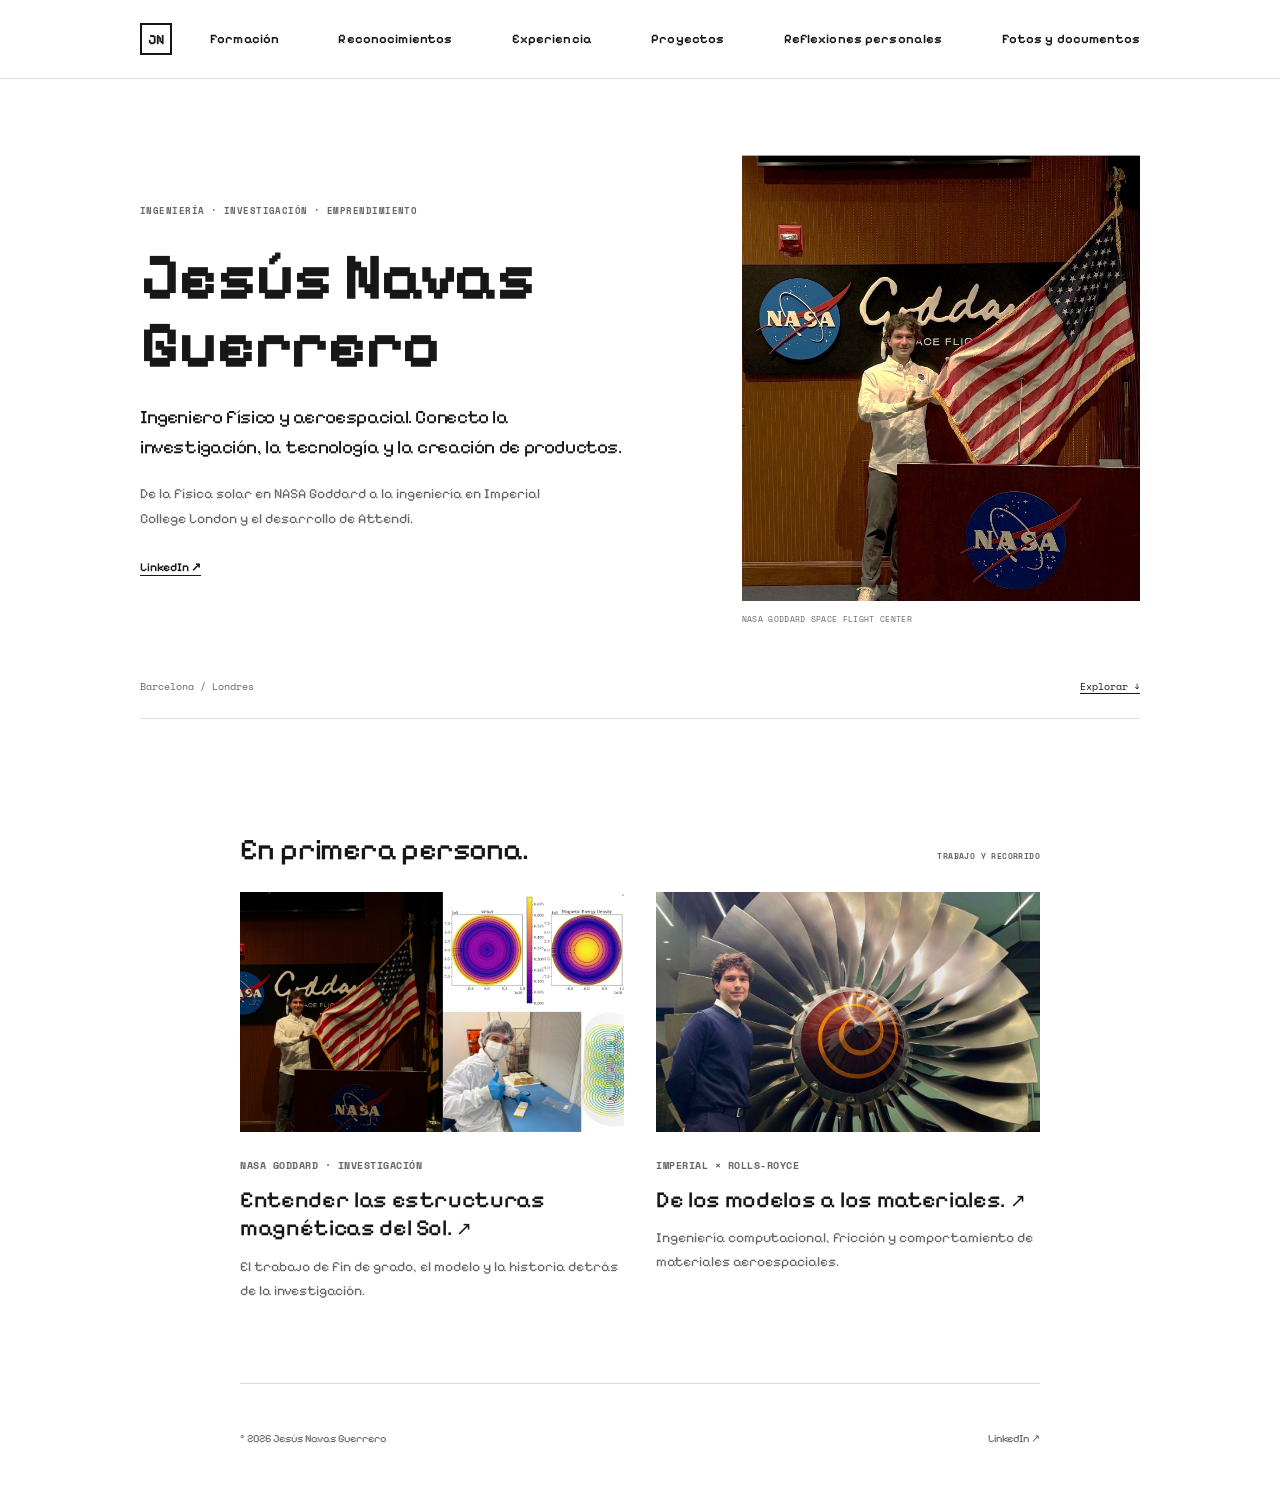
==== commit 4720a853: "Make pixel typography more visible" ====
--- a/docs/index.html
+++ b/docs/index.html
@@ -10,7 +10,7 @@
     <link rel="preconnect" href="https://fonts.googleapis.com" />
     <link rel="preconnect" href="https://fonts.gstatic.com" crossorigin />
     <link href="https://fonts.googleapis.com/css2?family=DM+Sans:wght@400;500;600;700&family=Pixelify+Sans:wght@400;500;600;700&family=Space+Mono:wght@400;700&display=swap" rel="stylesheet" />
-    <link rel="stylesheet" href="./portfolio.css?v=11" />
+    <link rel="stylesheet" href="./portfolio.css?v=12" />
   </head>
   <body>
     <a class="skip-link" href="#contenido">Saltar al contenido</a>
--- a/docs/portfolio.css
+++ b/docs/portfolio.css
@@ -1,9 +1,9 @@
 :root{--paper:#fff;--ink:#171717;--muted:#666;--line:#dedede;--sans:"DM Sans",Arial,sans-serif;--pixel:"Pixelify Sans",monospace;--mono:"Space Mono",monospace}
 *{box-sizing:border-box}
 html{scroll-behavior:smooth}
-body{margin:0;min-width:320px;background:var(--paper);color:var(--ink);font-family:var(--sans);-webkit-font-smoothing:antialiased}
+body{margin:0;min-width:320px;background:var(--paper);color:var(--ink);font-family:var(--pixel);-webkit-font-smoothing:none;text-rendering:optimizeSpeed}
 a{color:inherit;text-decoration:none}
-h1,h2,h3,.brand,.category-nav a,.button-link,.text-link,.page-next a{font-family:var(--pixel)}
+h1,h2,h3,.brand,.category-nav a,.button-link,.text-link,.page-next a{font-family:var(--pixel);letter-spacing:0}
 a:focus-visible{outline:2px solid var(--ink);outline-offset:5px}
 .site-header{border-bottom:1px solid var(--line)}
 .header-inner{width:min(100% - 48px,1000px);min-height:78px;margin:auto;display:flex;align-items:center;gap:38px}
@@ -62,7 +62,7 @@
 .home-intro{font-size:19px;max-width:490px}
 .hero-detail{max-width:430px;color:var(--muted);font-size:14px;line-height:1.75;margin:20px 0 0}
 .hero-actions,.action-row{display:flex;gap:20px;align-items:center;flex-wrap:wrap;margin-top:26px}
-.button-link{display:inline-flex;align-items:center;justify-content:space-between;gap:28px;padding:13px 18px;border:2px solid var(--ink);background:var(--ink);color:#fff;font-size:12px;font-weight:600;line-height:1.5;letter-spacing:.02em;box-shadow:4px 4px 0 #c8c8c8;transition:transform .12s,box-shadow .12s,background .12s}
+.button-link{display:inline-flex;align-items:center;justify-content:space-between;gap:28px;padding:14px 19px;border:3px solid var(--ink);background:var(--ink);color:#fff;font-size:13px;font-weight:600;line-height:1.5;box-shadow:5px 5px 0 #c8c8c8;transition:transform .12s,box-shadow .12s,background .12s}
 .button-link:hover{background:#3c3c3c;transform:translate(2px,2px);box-shadow:2px 2px 0 #c8c8c8}
 .button-link:active{transform:translate(4px,4px);box-shadow:none}
 .text-link{display:inline-block;font-size:12px;font-weight:600;line-height:1.7;text-decoration:underline;text-underline-offset:4px}
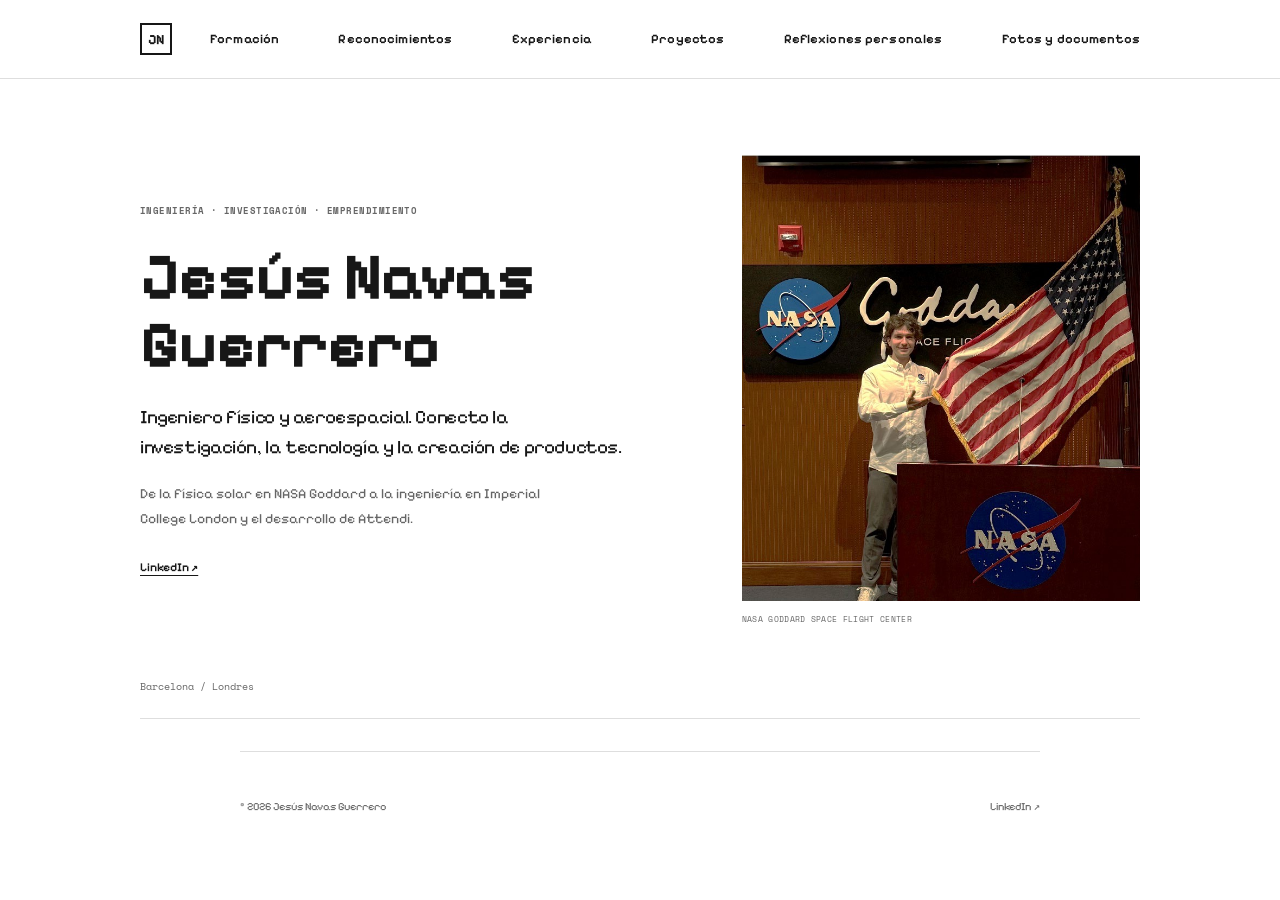
==== commit fab7fa59: "Remove homepage personal highlights section" ====
--- a/docs/index.html
+++ b/docs/index.html
@@ -39,14 +39,7 @@
           </div>
           <figure class="hero-portrait"><img src="./assets/images/jesus-navas-goddard.jpg" alt="Jesús Navas Guerrero en NASA Goddard Space Flight Center" width="866" height="822" fetchpriority="high" /><figcaption>NASA GODDARD SPACE FLIGHT CENTER</figcaption></figure>
         </div>
-        <div class="hero-bottom"><span>Barcelona / Londres</span><a href="#destacados">Explorar ↓</a></div>
-      </section>
-      <section class="home-highlights" id="destacados" aria-labelledby="destacados-title">
-        <div class="section-heading"><h2 id="destacados-title">En primera persona.</h2><span class="eyebrow">TRABAJO Y RECORRIDO</span></div>
-        <div class="feature-grid">
-          <a class="feature-card" href="./proyectos/#investigacion"><img src="./assets/images/nasa-investigacion.jpg" alt="Fotografías en NASA Goddard y visualizaciones de modelos de cuerdas de flujo magnético" width="1280" height="720" loading="lazy" /><span class="eyebrow">NASA GODDARD · INVESTIGACIÓN</span><h3>Entender las estructuras magnéticas del Sol. <span aria-hidden="true">↗</span></h3><p>El trabajo de fin de grado, el modelo y la historia detrás de la investigación.</p></a>
-          <a class="feature-card" href="./experiencia/#rolls-royce"><img class="imperial-photo" src="./assets/images/imperial-rolls-royce.jpg" alt="Jesús junto a un ventilador de Rolls-Royce en Imperial College London" width="987" height="1536" loading="lazy" /><span class="eyebrow">IMPERIAL × ROLLS-ROYCE</span><h3>De los modelos a los materiales. <span aria-hidden="true">↗</span></h3><p>Ingeniería computacional, fricción y comportamiento de materiales aeroespaciales.</p></a>
-        </div>
+        <div class="hero-bottom"><span>Barcelona / Londres</span></div>
       </section>
     </main>
 
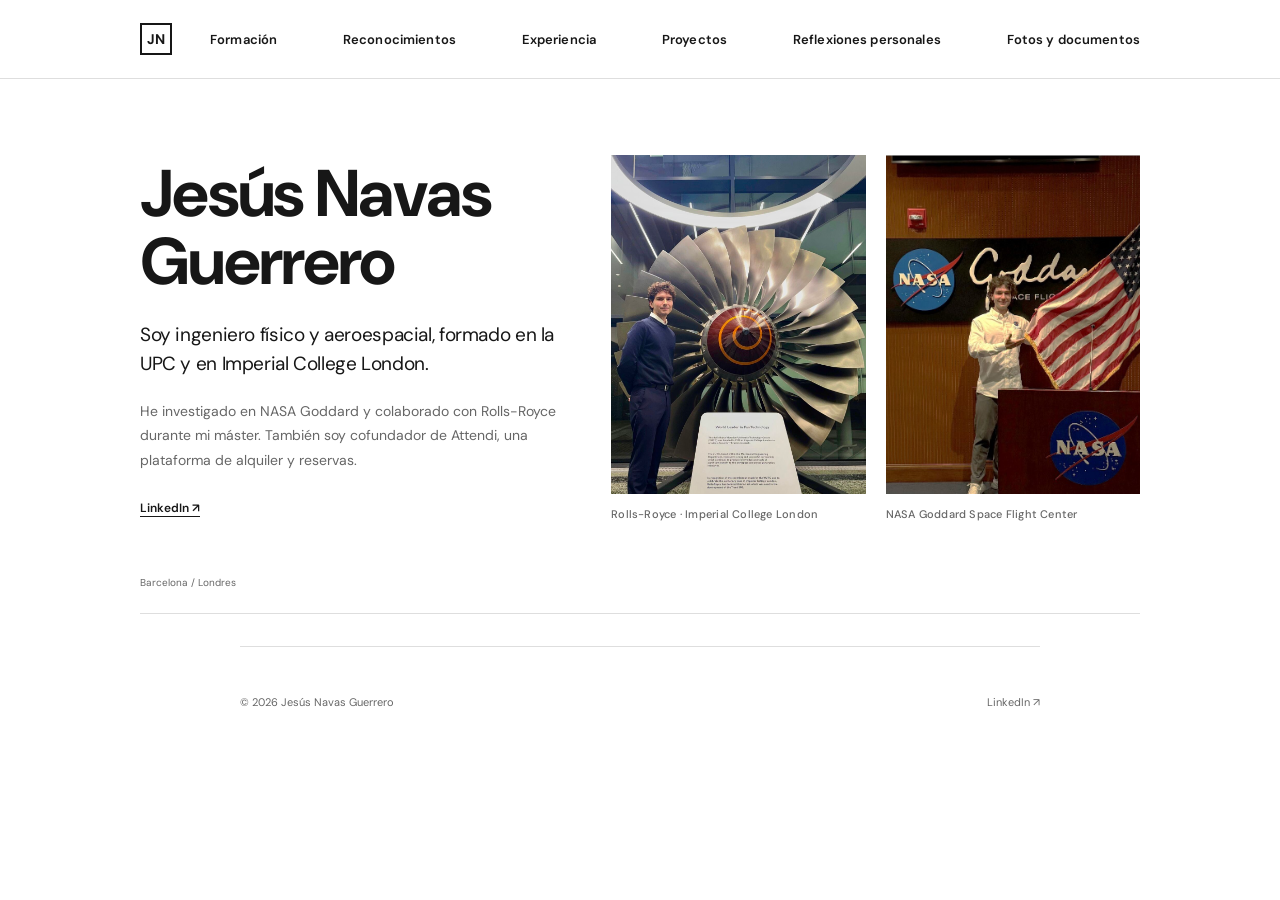
==== commit f9240278: "Refresh portfolio design and professional background" ====
--- a/docs/index.html
+++ b/docs/index.html
@@ -4,13 +4,13 @@
     <meta charset="UTF-8" />
     <meta name="viewport" content="width=device-width, initial-scale=1" />
     <meta name="theme-color" content="#ffffff" />
-    <meta name="description" content="Jesús Navas Guerrero. Ingeniería, investigación y emprendimiento: trayectoria, proyectos e ideas." />
+    <meta name="description" content="Web personal de Jesús Navas Guerrero, ingeniero físico y aeroespacial. Formación, experiencia, proyectos y publicaciones." />
     <title>Jesús Navas Guerrero</title>
     <link rel="icon" href="./favicon.svg" type="image/svg+xml" />
     <link rel="preconnect" href="https://fonts.googleapis.com" />
     <link rel="preconnect" href="https://fonts.gstatic.com" crossorigin />
-    <link href="https://fonts.googleapis.com/css2?family=DM+Sans:wght@400;500;600;700&family=Pixelify+Sans:wght@400;500;600;700&family=Space+Mono:wght@400;700&display=swap" rel="stylesheet" />
-    <link rel="stylesheet" href="./portfolio.css?v=12" />
+    <link href="https://fonts.googleapis.com/css2?family=DM+Sans:wght@400;500;600;700&display=swap" rel="stylesheet" />
+    <link rel="stylesheet" href="./portfolio.css?v=20261029" />
   </head>
   <body>
     <a class="skip-link" href="#contenido">Saltar al contenido</a>
@@ -31,13 +31,17 @@
       <section class="home-hero" aria-labelledby="hero-title">
         <div class="hero-layout">
           <div class="hero-copy">
-            <p class="eyebrow">INGENIERÍA · INVESTIGACIÓN · EMPRENDIMIENTO</p>
-            <h1 id="hero-title">Jesús Navas<br />Guerrero</h1>
-            <p class="home-intro">Ingeniero físico y aeroespacial. Conecto la investigación, la tecnología y la creación de productos.</p>
-            <p class="hero-detail">De la física solar en NASA Goddard a la ingeniería en Imperial College London y el desarrollo de Attendi.</p>
+            <div class="hero-heading">
+              <h1 id="hero-title">Jesús Navas<br />Guerrero</h1>
+            </div>
+            <p class="home-intro">Soy ingeniero físico y aeroespacial, formado en la UPC y en Imperial College London.</p>
+            <p class="hero-detail">He investigado en NASA Goddard y colaborado con Rolls-Royce durante mi máster. También soy cofundador de Attendi, una plataforma de alquiler y reservas.</p>
             <div class="hero-actions"><a class="text-link" href="https://www.linkedin.com/in/jnavasg16/" target="_blank" rel="noopener noreferrer">LinkedIn <span aria-hidden="true">↗</span></a></div>
           </div>
-          <figure class="hero-portrait"><img src="./assets/images/jesus-navas-goddard.jpg" alt="Jesús Navas Guerrero en NASA Goddard Space Flight Center" width="866" height="822" fetchpriority="high" /><figcaption>NASA GODDARD SPACE FLIGHT CENTER</figcaption></figure>
+          <div class="hero-photos" role="group" aria-label="Rolls-Royce y NASA Goddard">
+            <figure class="hero-portrait"><img class="rolls-royce-photo" src="./assets/images/imperial-rolls-royce.jpg" alt="Jesús junto a un ventilador de Rolls-Royce en Imperial College London" width="987" height="1536" fetchpriority="high" /><figcaption>Rolls-Royce · Imperial College London</figcaption></figure>
+            <figure class="hero-portrait"><img src="./assets/images/jesus-navas-goddard.jpg" alt="Jesús Navas Guerrero en NASA Goddard Space Flight Center" width="866" height="822" fetchpriority="high" /><figcaption>NASA Goddard Space Flight Center</figcaption></figure>
+          </div>
         </div>
         <div class="hero-bottom"><span>Barcelona / Londres</span></div>
       </section>
--- a/docs/portfolio.css
+++ b/docs/portfolio.css
@@ -1,9 +1,9 @@
-:root{--paper:#fff;--ink:#171717;--muted:#666;--line:#dedede;--sans:"DM Sans",Arial,sans-serif;--pixel:"Pixelify Sans",monospace;--mono:"Space Mono",monospace}
+:root{--paper:#fff;--ink:#171717;--muted:#666;--line:#dedede;--sans:"DM Sans",Arial,sans-serif}
 *{box-sizing:border-box}
 html{scroll-behavior:smooth}
-body{margin:0;min-width:320px;background:var(--paper);color:var(--ink);font-family:var(--pixel);-webkit-font-smoothing:none;text-rendering:optimizeSpeed}
+body{margin:0;min-width:320px;background:var(--paper);color:var(--ink);font-family:var(--sans);-webkit-font-smoothing:antialiased;text-rendering:optimizeLegibility}
 a{color:inherit;text-decoration:none}
-h1,h2,h3,.brand,.category-nav a,.button-link,.text-link,.page-next a{font-family:var(--pixel);letter-spacing:0}
+h1,h2,h3,.brand,.category-nav a,.button-link,.text-link,.page-next a{font-family:var(--sans);letter-spacing:0}
 a:focus-visible{outline:2px solid var(--ink);outline-offset:5px}
 .site-header{border-bottom:1px solid var(--line)}
 .header-inner{width:min(100% - 48px,1000px);min-height:78px;margin:auto;display:flex;align-items:center;gap:38px}
@@ -14,11 +14,11 @@
 .home-hero{width:min(100% - 48px,800px);min-height:min(760px,calc(100svh - 78px));margin:auto;padding:36px 0 136px;display:flex;flex-direction:column}
 .home-hero h1{max-width:720px;margin:0 0 38px;font-size:clamp(42px,6vw,68px);font-weight:700;line-height:1.03;letter-spacing:-.025em}
 .home-intro{max-width:610px;margin:0;font-size:19px;line-height:1.55;letter-spacing:-.02em}
-.hero-bottom{margin-top:auto;display:flex;align-items:end;justify-content:space-between;gap:20px;color:var(--muted);font:400 10px var(--mono)}
+.hero-bottom{margin-top:auto;display:flex;align-items:end;justify-content:space-between;gap:20px;color:var(--muted);font:400 10px var(--sans)}
 .hero-bottom a{color:var(--ink);text-decoration:underline;text-underline-offset:3px}
 .hero-wave{height:95px;margin-top:-95px;pointer-events:none;overflow:hidden}
 .hero-wave svg{display:block;width:max(1100px,100vw);height:95px;margin:auto;fill:none;stroke:#b8b8b8;stroke-width:.8}
-.eyebrow,.item-meta,.quality-label,.page-next-label{color:var(--muted);font:700 10px/1.6 var(--mono);letter-spacing:.05em;text-transform:uppercase}
+.eyebrow,.item-meta,.quality-label,.page-next-label{color:var(--muted);font:700 10px/1.6 var(--sans);letter-spacing:.05em;text-transform:uppercase}
 .page-main{width:min(100% - 48px,800px);min-height:calc(100svh - 190px);margin:auto;padding:72px 0 130px}
 .page-intro{padding-bottom:77px}
 .page-intro .eyebrow{margin:0 0 19px}
@@ -56,7 +56,7 @@
 .skip-link{position:absolute;top:10px;left:20px;z-index:10;padding:12px 18px;background:var(--ink);color:white;transform:translateY(-160%)}
 .skip-link:focus{transform:translateY(0)}
 .home-hero{width:min(100% - 48px,1000px);min-height:0;padding:76px 0 32px}
-.hero-layout{display:grid;grid-template-columns:1.35fr 1fr;gap:64px;align-items:center}
+.hero-layout{display:grid;grid-template-columns:1fr 1.25fr;gap:48px;align-items:center}
 .hero-copy .eyebrow{margin:0 0 25px;font-size:9px}
 .home-hero h1{font-size:clamp(42px,5.6vw,66px);margin-bottom:24px}
 .home-intro{font-size:19px;max-width:490px}
@@ -67,8 +67,10 @@
 .button-link:active{transform:translate(4px,4px);box-shadow:none}
 .text-link{display:inline-block;font-size:12px;font-weight:600;line-height:1.7;text-decoration:underline;text-underline-offset:4px}
 .text-link:hover{color:#555}
-.hero-portrait img{display:block;width:100%;aspect-ratio:1/1.12;object-fit:cover;object-position:45% center}
-.hero-portrait figcaption{margin-top:12px;font:400 8px/1.7 var(--mono);color:var(--muted);letter-spacing:.04em}
+.hero-photos{display:grid;grid-template-columns:repeat(2,minmax(0,1fr));gap:20px;align-items:start}
+.hero-portrait img{display:block;width:100%;aspect-ratio:3/4;object-fit:cover;object-position:30% center}
+.hero-portrait .rolls-royce-photo{object-position:center 65%}
+.hero-portrait figcaption{margin-top:12px;font:500 11px/1.6 var(--sans);color:var(--muted);letter-spacing:.02em}
 .hero-bottom{margin-top:52px;border-bottom:1px solid var(--line);padding-bottom:24px}
 .home-highlights{width:min(100% - 48px,800px);margin:80px auto}
 .section-heading{display:flex;align-items:baseline;justify-content:space-between;gap:20px;margin-bottom:25px}
@@ -89,6 +91,8 @@
 .item-content p.item-detail{margin-top:14px}
 .editorial-photo{margin-top:55px}
 .editorial-photo>img{display:block;max-height:650px;width:100%;object-fit:contain;background:#f5f5f3}
+.page-intro:has(+ .editorial-photo){padding-bottom:36px}
+.page-intro + .editorial-photo{margin:0 0 44px}
 figcaption{margin-top:13px;color:var(--muted);font-size:11px;line-height:1.8}
 figcaption .text-link{font-size:11px}
 .research-feature{margin-bottom:55px}
@@ -99,7 +103,7 @@
 .subsequent-essay{margin-top:45px}
 .document-list{border-top:1px solid var(--line)}
 .document-card{display:grid;grid-template-columns:100px 1fr;gap:30px;padding:32px 0;border-bottom:1px solid var(--line)}
-.document-type{font:400 11px/2 var(--mono);color:var(--muted)}
+.document-type{font:400 11px/2 var(--sans);color:var(--muted)}
 .document-card h2{font-size:26px;letter-spacing:-.04em;font-weight:500;margin:0 0 14px}
 .document-card p{font-size:14px;line-height:1.7;color:#444;margin:0 0 12px}
 .document-card p.document-meta{color:var(--muted);font-size:11px}
@@ -110,16 +114,179 @@
 .photo-grid .photo-wide{grid-column:1/-1}
 .photo-grid .photo-wide img{height:auto}
 [id]{scroll-margin-top:30px}
+/* Recognition: institutional identities and dated entries. */
+.recognition-page{width:min(100% - 48px,1000px);padding:56px 0 72px}
+.recognition-intro{padding-bottom:32px}
+.recognition-page .page-title{font-size:clamp(30px,5.7vw,58px);letter-spacing:-.035em}
+.recognition-intro .page-deck{max-width:none;margin-top:18px}
+.recognition-entry{display:grid;grid-template-columns:150px minmax(0,1fr);gap:30px;align-items:start;padding:32px 0}
+.recognition-brand{display:flex;flex-direction:column;align-items:flex-start;gap:14px;padding-top:3px}
+.recognition-logo{display:block;width:128px;height:auto;max-width:100%;object-fit:contain;object-position:left center}
+.recognition-logo--caixa{width:145px}
+.recognition-logo--ef{width:138px}
+.recognition-logo--cfis{width:50px}
+.recognition-logo--imperial{width:145px}
+.recognition-logo--nasa{width:84px}
+.recognition-logo--catalonia{width:55px}
+.recognition-year{margin:0;color:var(--muted);font-size:12px;font-weight:500;line-height:1.6}
+.recognition-content{min-width:0}
+.recognition-content .recognition-organization{margin:0 0 9px;color:var(--muted);font-size:13px;font-weight:500;line-height:1.6}
+.recognition-content h2{max-width:660px;margin:0 0 12px;font-size:clamp(23px,2.8vw,29px);font-weight:600;line-height:1.25;letter-spacing:-.025em}
+.recognition-content>p:not(.recognition-organization){max-width:600px;margin:0;color:#4d4d4d;font-size:14px;line-height:1.75}
+.recognition-content .text-link{margin-top:16px}
+.recognition-content>p.recognition-context{margin-top:14px;padding-left:12px;border-left:2px solid var(--line);color:#383838;font-size:13px;line-height:1.75}
+.recognition-context strong{font-weight:600}
+.recognition-context a{margin-left:4px;color:var(--muted);font-size:11px;text-decoration:underline;text-underline-offset:3px;white-space:nowrap}
+.recognition-context a:hover{color:var(--ink)}
+.recognition-context+.recognition-scholarships{margin-top:18px}
+.recognition-scholarships{list-style:none;padding:0;margin:0;display:grid;gap:14px;max-width:620px}
+.recognition-scholarships li{display:grid;grid-template-columns:78px minmax(0,1fr);gap:14px;color:#4d4d4d;font-size:14px;line-height:1.7}
+.recognition-scholarships li>span{color:var(--muted);font-size:12px;padding-top:2px}
+.recognition-scholarships strong{color:var(--ink);font-weight:500}
+.recognition-list{margin-top:8px}
+.recognition-list .recognition-entry{border-bottom:1px solid var(--line)}
+.recognition-list .recognition-entry:last-child{border-bottom:0;padding-bottom:0}
+@media(max-width:900px){
+ .recognition-entry{grid-template-columns:126px minmax(0,1fr);gap:24px}
+}
+@media(max-width:620px){
+ .recognition-page{width:calc(100% - 40px);padding:36px 0 56px}
+ .recognition-intro{padding-bottom:26px}
+ .recognition-intro .page-deck{font-size:16px;max-width:300px}
+ .recognition-entry{grid-template-columns:minmax(0,1fr);gap:12px}
+ .recognition-brand{flex-direction:row;align-items:center;justify-content:space-between;gap:20px;padding-top:0;margin-bottom:8px}
+ .recognition-logo--ef{width:138px}
+ .recognition-logo--cfis{width:36px}
+ .recognition-logo--nasa{width:60px}
+ .recognition-logo--catalonia{width:45px}
+ .recognition-year{margin:0;font-size:12px;color:var(--muted)}
+ .recognition-content h2{font-size:24px}
+ .recognition-content .recognition-organization{margin-bottom:7px}
+ .recognition-list .recognition-entry{padding:26px 0}
+ .recognition-scholarships li{grid-template-columns:1fr;gap:3px}
+}
+
+/* Experience: roles, responsibilities and evidence in a single reading flow. */
+.experience-page{width:min(100% - 48px,1000px);padding:56px 0 72px}
+.experience-intro{padding-bottom:32px}
+.experience-intro .page-deck{max-width:none;margin-top:18px}
+.experience-entry{display:grid;grid-template-columns:150px minmax(0,1fr);gap:30px;align-items:start;border-top:1px solid var(--line);padding:30px 0 34px}
+.experience-brand{display:flex;flex-direction:column;align-items:flex-start;gap:16px;padding-top:3px}
+.experience-logo{display:block;width:128px;height:auto;max-width:100%;object-fit:contain;object-position:left center}
+.experience-logo--ef{width:138px}
+.experience-logo--attendi{width:64px}
+.experience-logo--rolls{width:48px}
+.experience-logo--nasa{width:84px}
+.experience-logo--cfis{width:50px}
+.experience-period{margin:0;color:var(--muted);font-size:12px;line-height:1.65}
+.experience-period span{display:block}
+.experience-content{min-width:0}
+.experience-content .experience-organization{margin:0 0 9px;color:var(--muted);font-size:13px;font-weight:500;line-height:1.6}
+.experience-content h2{margin:0 0 13px;font-size:clamp(24px,2.8vw,29px);font-weight:600;line-height:1.25;letter-spacing:-.025em}
+.experience-content>p:not(.experience-organization){max-width:650px;margin:0;color:#4d4d4d;font-size:14px;line-height:1.75}
+.experience-content>p+p:not(.experience-organization){margin-top:12px}
+.experience-work{max-width:650px;display:grid;gap:22px;margin-top:24px}
+.experience-task h3{margin:0 0 6px;font-size:15px;font-weight:600;line-height:1.5}
+.experience-task p{margin:0;color:#4d4d4d;font-size:14px;line-height:1.75}
+.experience-details{max-width:650px;padding-left:18px;margin:14px 0 0;color:#4d4d4d;font-size:14px;line-height:1.75}
+.experience-details li+li{margin-top:8px}
+.experience-content>.text-link{margin-top:16px}
+.experience-photo{max-width:480px;margin-top:24px}
+.experience-photo img{display:block;width:100%;height:auto}
+.experience-photo figcaption{margin-top:9px}
+.experience-photo .text-link{font-size:11px}
+@media(max-width:900px){.experience-entry{grid-template-columns:126px minmax(0,1fr);gap:24px}}
+@media(max-width:620px){
+ .experience-page{width:calc(100% - 40px);padding:36px 0 56px}
+ .experience-intro{padding-bottom:26px}
+ .experience-entry{grid-template-columns:minmax(0,1fr);gap:18px;padding:25px 0 28px}
+ .experience-brand{flex-direction:row;align-items:center;justify-content:space-between;gap:20px;padding:0}
+ .experience-logo--attendi{width:52px}
+ .experience-logo--rolls{width:38px}
+ .experience-logo--nasa{width:60px}
+ .experience-logo--cfis{width:36px}
+ .experience-period{font-size:11px;text-align:right}
+ .experience-content h2{font-size:25px}
+ .experience-content .experience-organization{font-size:12px}
+}
+
+/* Education: dates in a shared margin; each degree stays in one text flow. */
+.education-page{width:min(100% - 48px,1000px);padding-top:56px;padding-bottom:80px}
+.education-intro{padding-bottom:32px}
+.education-intro .page-deck{max-width:none;margin-top:18px}
+.education-degree{display:grid;grid-template-columns:126px minmax(0,1fr);gap:30px;border-top:1px solid var(--line);padding:30px 0 34px;align-items:start}
+.education-primary{grid-template-columns:126px minmax(0,1fr) 184px}
+.education-period{margin:3px 0 0;color:var(--muted);font-size:12px;line-height:1.65}
+.education-period span{display:block}
+.education-period span:first-child{color:var(--ink);font-size:13px;font-weight:500;margin-bottom:5px}
+.education-copy{min-width:0}
+.education-heading{min-width:0}
+.education-meta{margin:0 0 12px;color:var(--muted);font-size:12px;line-height:1.6}
+.education-meta span{padding:0 5px}
+.education-heading h2{margin:0 0 8px;font-size:clamp(24px,2.8vw,29px);font-weight:600;line-height:1.25;letter-spacing:-.025em}
+.education-program{max-width:660px;margin:0;font-size:18px;line-height:1.5;color:#383838}
+.education-notes{max-width:600px;margin-top:20px}
+.education-notes>p,.education-research p{margin:0;font-size:14px;line-height:1.75;color:#4d4d4d}
+.education-notes>p+p{margin-top:7px}
+.education-notes>p.education-funding{font-weight:500;color:var(--ink)}
+.education-research{margin-top:20px}
+.education-research h3{margin:0 0 6px;font-size:14px;font-weight:600;line-height:1.6}
+.education-research .text-link{margin-top:10px}
+.education-photo{align-self:start}
+.education-photo img{display:block;width:100%;height:auto}
+.education-photo figcaption{margin-top:9px;font-size:11px}
+.education-photo figcaption a:hover{text-decoration:underline;text-underline-offset:3px}
+.education-additional{border-top:2px solid var(--ink);padding-top:32px;margin-top:8px}
+.education-additional>h2{margin:0 0 28px;font-size:32px;font-weight:600;line-height:1.2;letter-spacing:-.025em}
+.education-course{display:grid;grid-template-columns:minmax(0,.9fr) minmax(0,1.1fr);gap:40px;padding:28px;background:#f5f5f3}
+.education-course h3{margin:0 0 10px;font-size:23px;font-weight:600;line-height:1.3;letter-spacing:-.02em}
+.education-course .education-meta{margin:0;font-size:13px}
+.education-course>p{margin:0;font-size:16px;line-height:1.7;color:#383838}
+@media(max-width:900px){
+ .education-degree{grid-template-columns:104px minmax(0,1fr);gap:24px}
+ .education-primary{grid-template-columns:104px minmax(0,1fr) 154px}
+ .education-period{font-size:11px}
+ .education-period span:first-child{font-size:12px}
+}
+@media(max-width:620px){
+ .education-page{width:calc(100% - 40px);padding-top:36px;padding-bottom:65px}
+ .education-intro{padding-bottom:30px}
+ .education-intro .page-deck{font-size:16px;max-width:340px}
+ .education-degree,.education-primary{grid-template-columns:minmax(0,1fr);gap:16px;padding:25px 0 28px}
+ .education-period{display:flex;flex-wrap:wrap;gap:4px 12px;margin:0}
+ .education-period span:first-child{margin:0}
+ .education-primary .education-copy{grid-column:1;grid-row:2}
+ .education-photo{grid-column:1;grid-row:3;width:130px;margin-top:2px}
+ .education-photo img{height:auto}
+ .education-photo figcaption{font-size:10px;line-height:1.5}
+ .education-meta{font-size:11px;margin-bottom:10px}
+ .education-meta span{padding:0 2px}
+ .education-heading h2{font-size:25px}
+ .education-program{font-size:16px;line-height:1.5}
+ .education-notes{margin-top:18px}
+ .education-notes>p,.education-research p{font-size:14px;line-height:1.75}
+ .education-research{margin-top:18px}
+ .education-additional{padding-top:26px}
+ .education-additional>h2{font-size:28px;margin-bottom:22px}
+ .education-course{grid-template-columns:1fr;gap:16px;padding:22px}
+ .education-course h3{font-size:21px}
+}
 @media(max-width:900px){.hero-layout{gap:35px}.header-inner{gap:25px}.category-nav a{font-size:11px}}
 @media(max-width:760px){
  .category-nav{grid-template-columns:repeat(3,minmax(0,1fr))}
  .home-hero{padding-top:40px;padding-bottom:0}
- .hero-layout{grid-template-columns:1fr;gap:32px}
+ .hero-layout{display:flex;flex-direction:column;align-items:stretch;gap:24px}
+ .hero-copy{display:contents}
+ .hero-heading{order:0}
+ .hero-photos{order:1}
+ .home-intro{order:2}
+ .hero-detail{order:3;margin:0}
+ .hero-actions{order:4;margin-top:0}
  .hero-copy .eyebrow{font-size:8px;line-height:1.8}
  .home-hero h1{font-size:clamp(43px,11vw,66px)}
  .home-intro{font-size:17px}
- .hero-portrait{max-width:450px}
- .hero-portrait img{aspect-ratio:1.1/1}
+ .hero-photos{gap:16px}
+ .hero-portrait img{aspect-ratio:3/4}
  .hero-bottom{margin-top:30px}
  .home-highlights{margin-top:55px;margin-bottom:55px}
  .section-heading{display:block}
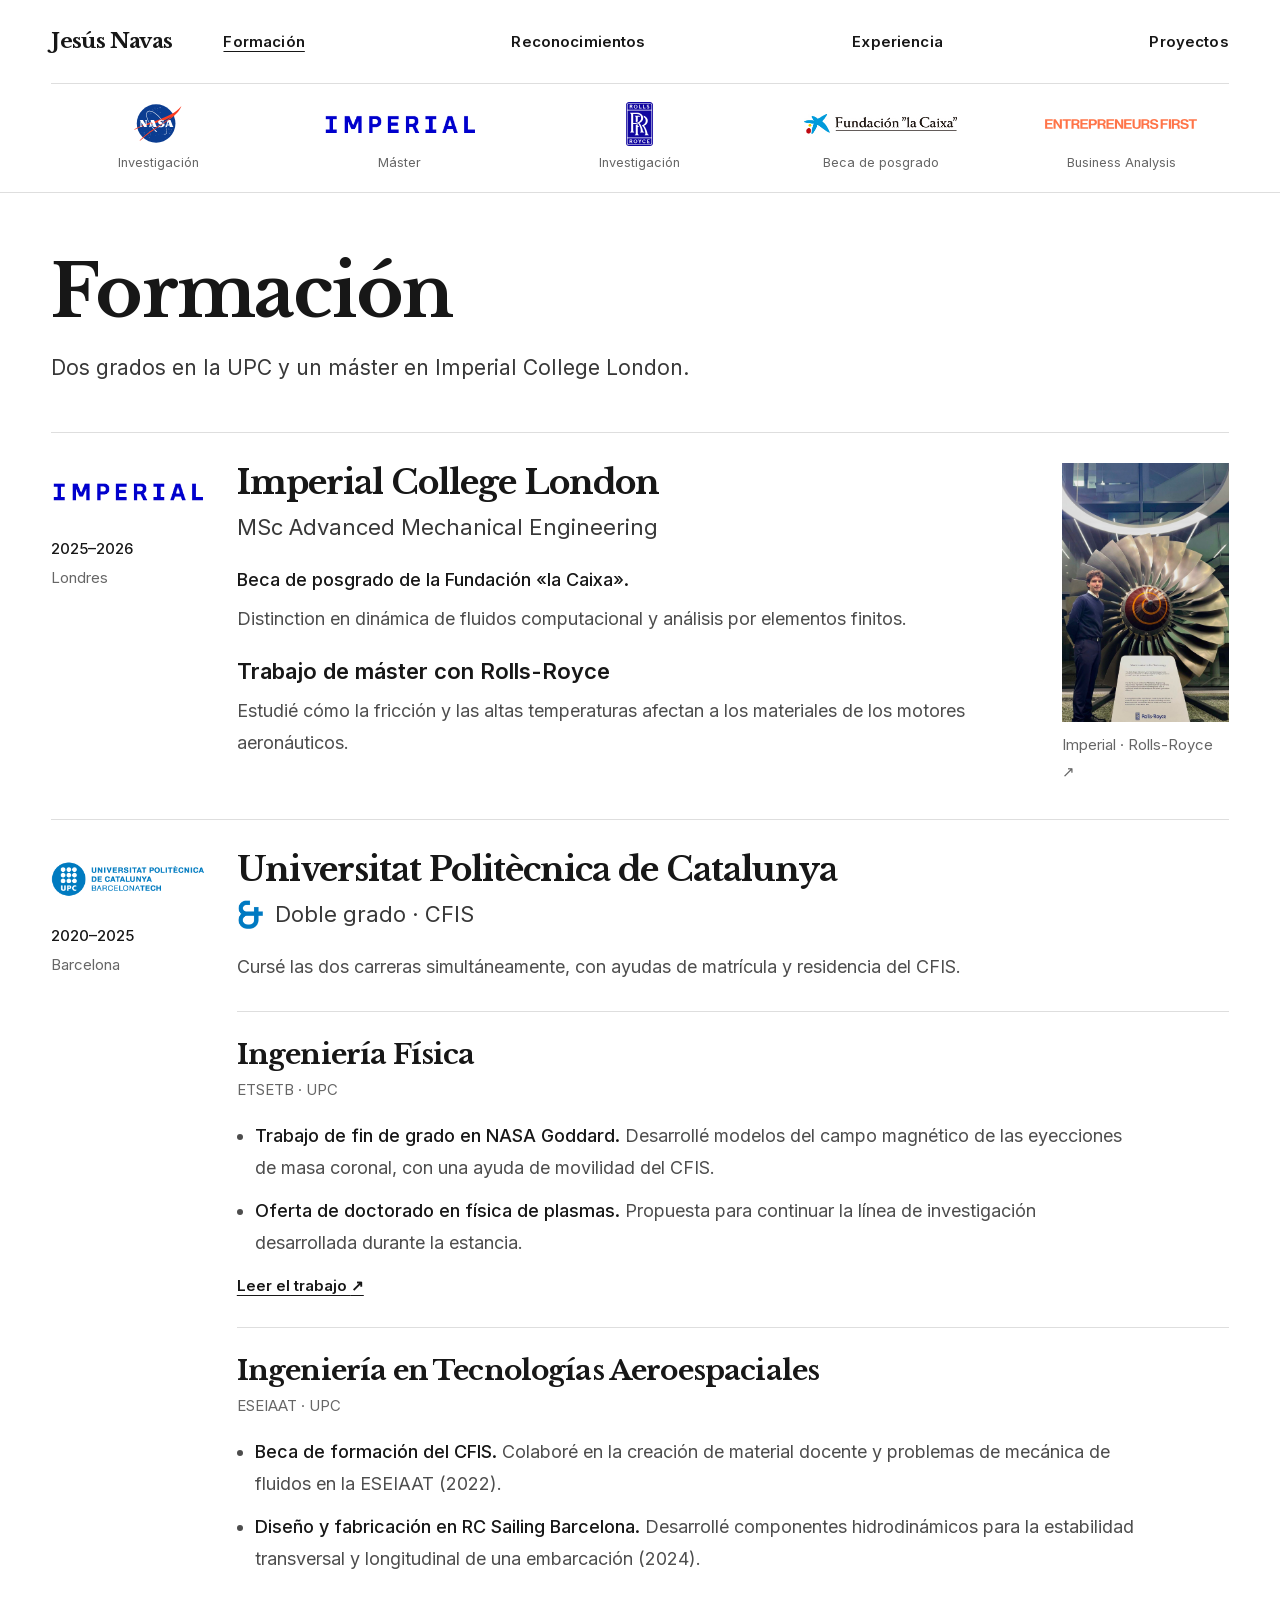
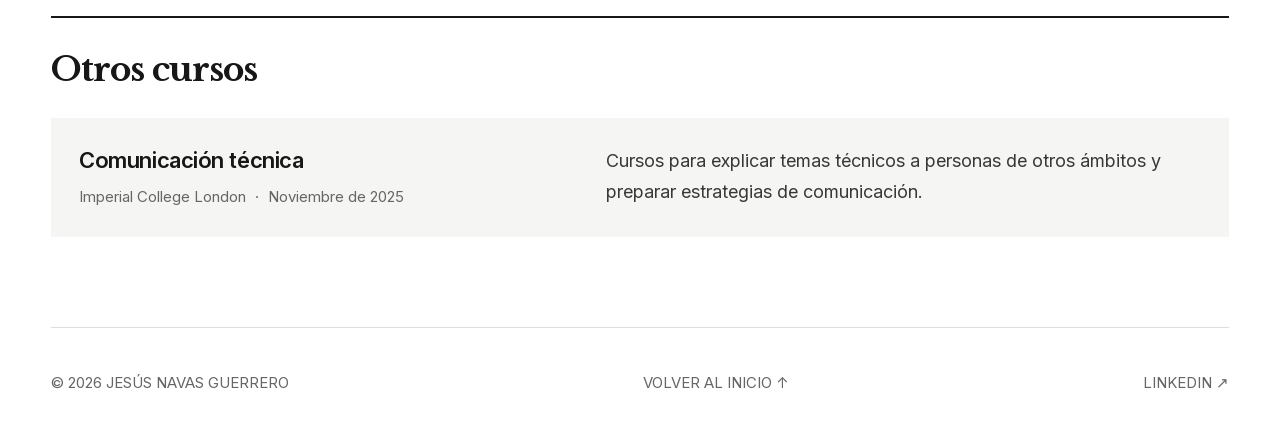
==== commit 92e3fc1b: "Update portfolio projects and institutional highlights" ====
--- a/docs/index.html
+++ b/docs/index.html
@@ -4,49 +4,16 @@
     <meta charset="UTF-8" />
     <meta name="viewport" content="width=device-width, initial-scale=1" />
     <meta name="theme-color" content="#ffffff" />
-    <meta name="description" content="Web personal de Jesús Navas Guerrero, ingeniero físico y aeroespacial. Formación, experiencia, proyectos y publicaciones." />
-    <title>Jesús Navas Guerrero</title>
+    <meta name="description" content="Formación de Jesús Navas Guerrero: Ingeniería Aeroespacial, Ingeniería Física e Imperial College London." />
+    <title>Formación — Jesús Navas Guerrero</title>
     <link rel="icon" href="./favicon.svg" type="image/svg+xml" />
-    <link rel="preconnect" href="https://fonts.googleapis.com" />
-    <link rel="preconnect" href="https://fonts.gstatic.com" crossorigin />
-    <link href="https://fonts.googleapis.com/css2?family=DM+Sans:wght@400;500;600;700&display=swap" rel="stylesheet" />
-    <link rel="stylesheet" href="./portfolio.css?v=20261029" />
+    <link rel="canonical" href="./formacion/" />
+    <meta http-equiv="refresh" content="0;url=./formacion/" />
+    <script>
+      window.location.replace("./formacion/" + window.location.search + window.location.hash);
+    </script>
   </head>
   <body>
-    <a class="skip-link" href="#contenido">Saltar al contenido</a>
-    <header class="site-header">
-      <div class="header-inner">
-        <a class="brand" href="./" aria-label="Jesús Navas Guerrero, inicio">JN</a>
-        <nav class="category-nav" aria-label="Categorías">
-          <a href="./formacion/">Formación</a>
-          <a href="./reconocimientos/">Reconocimientos</a>
-          <a href="./experiencia/">Experiencia</a>
-          <a href="./proyectos/">Proyectos</a>
-          <a href="./reflexiones/">Reflexiones personales</a>
-          <a href="./archivo/">Fotos y documentos</a></nav>
-      </div>
-    </header>
-
-    <main id="contenido">
-      <section class="home-hero" aria-labelledby="hero-title">
-        <div class="hero-layout">
-          <div class="hero-copy">
-            <div class="hero-heading">
-              <h1 id="hero-title">Jesús Navas<br />Guerrero</h1>
-            </div>
-            <p class="home-intro">Soy ingeniero físico y aeroespacial, formado en la UPC y en Imperial College London.</p>
-            <p class="hero-detail">He investigado en NASA Goddard y colaborado con Rolls-Royce durante mi máster. También soy cofundador de Attendi, una plataforma de alquiler y reservas.</p>
-            <div class="hero-actions"><a class="text-link" href="https://www.linkedin.com/in/jnavasg16/" target="_blank" rel="noopener noreferrer">LinkedIn <span aria-hidden="true">↗</span></a></div>
-          </div>
-          <div class="hero-photos" role="group" aria-label="Rolls-Royce y NASA Goddard">
-            <figure class="hero-portrait"><img class="rolls-royce-photo" src="./assets/images/imperial-rolls-royce.jpg" alt="Jesús junto a un ventilador de Rolls-Royce en Imperial College London" width="987" height="1536" fetchpriority="high" /><figcaption>Rolls-Royce · Imperial College London</figcaption></figure>
-            <figure class="hero-portrait"><img src="./assets/images/jesus-navas-goddard.jpg" alt="Jesús Navas Guerrero en NASA Goddard Space Flight Center" width="866" height="822" fetchpriority="high" /><figcaption>NASA Goddard Space Flight Center</figcaption></figure>
-          </div>
-        </div>
-        <div class="hero-bottom"><span>Barcelona / Londres</span></div>
-      </section>
-    </main>
-
-    <footer class="site-footer"><div class="footer-inner"><span>© 2026 Jesús Navas Guerrero</span><a href="https://www.linkedin.com/in/jnavasg16/" target="_blank" rel="noopener noreferrer">LinkedIn ↗</a></div></footer>
+    <p><a href="./formacion/">Ir a Formación</a></p>
   </body>
 </html>
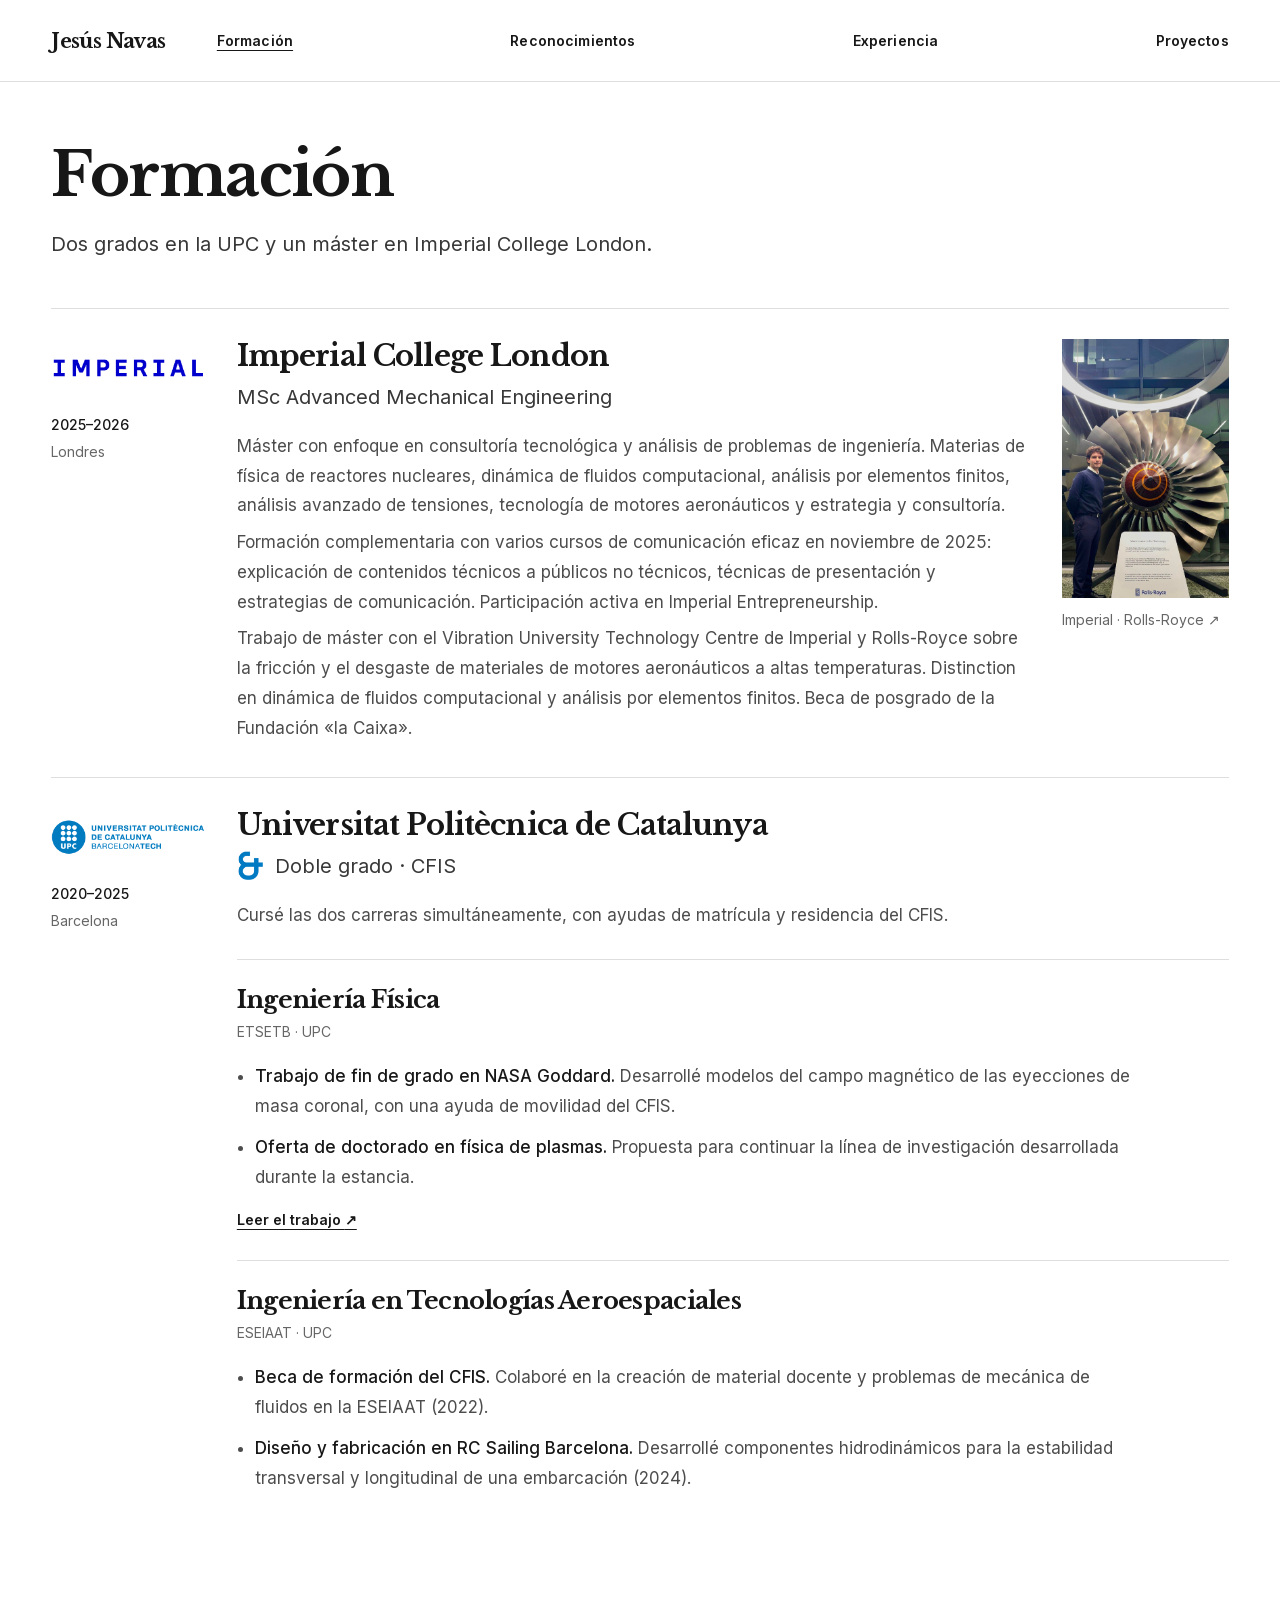
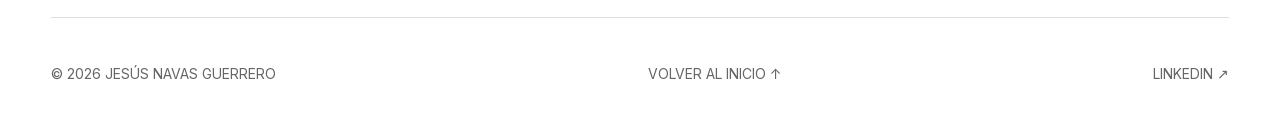
==== commit 5e76b659: "Remove em dash asides and page title separators" ====
--- a/docs/index.html
+++ b/docs/index.html
@@ -5,7 +5,7 @@
     <meta name="viewport" content="width=device-width, initial-scale=1" />
     <meta name="theme-color" content="#ffffff" />
     <meta name="description" content="Formación de Jesús Navas Guerrero: Ingeniería Aeroespacial, Ingeniería Física e Imperial College London." />
-    <title>Formación — Jesús Navas Guerrero</title>
+    <title>Formación · Jesús Navas Guerrero</title>
     <link rel="icon" href="./favicon.svg" type="image/svg+xml" />
     <link rel="canonical" href="./formacion/" />
     <meta http-equiv="refresh" content="0;url=./formacion/" />
